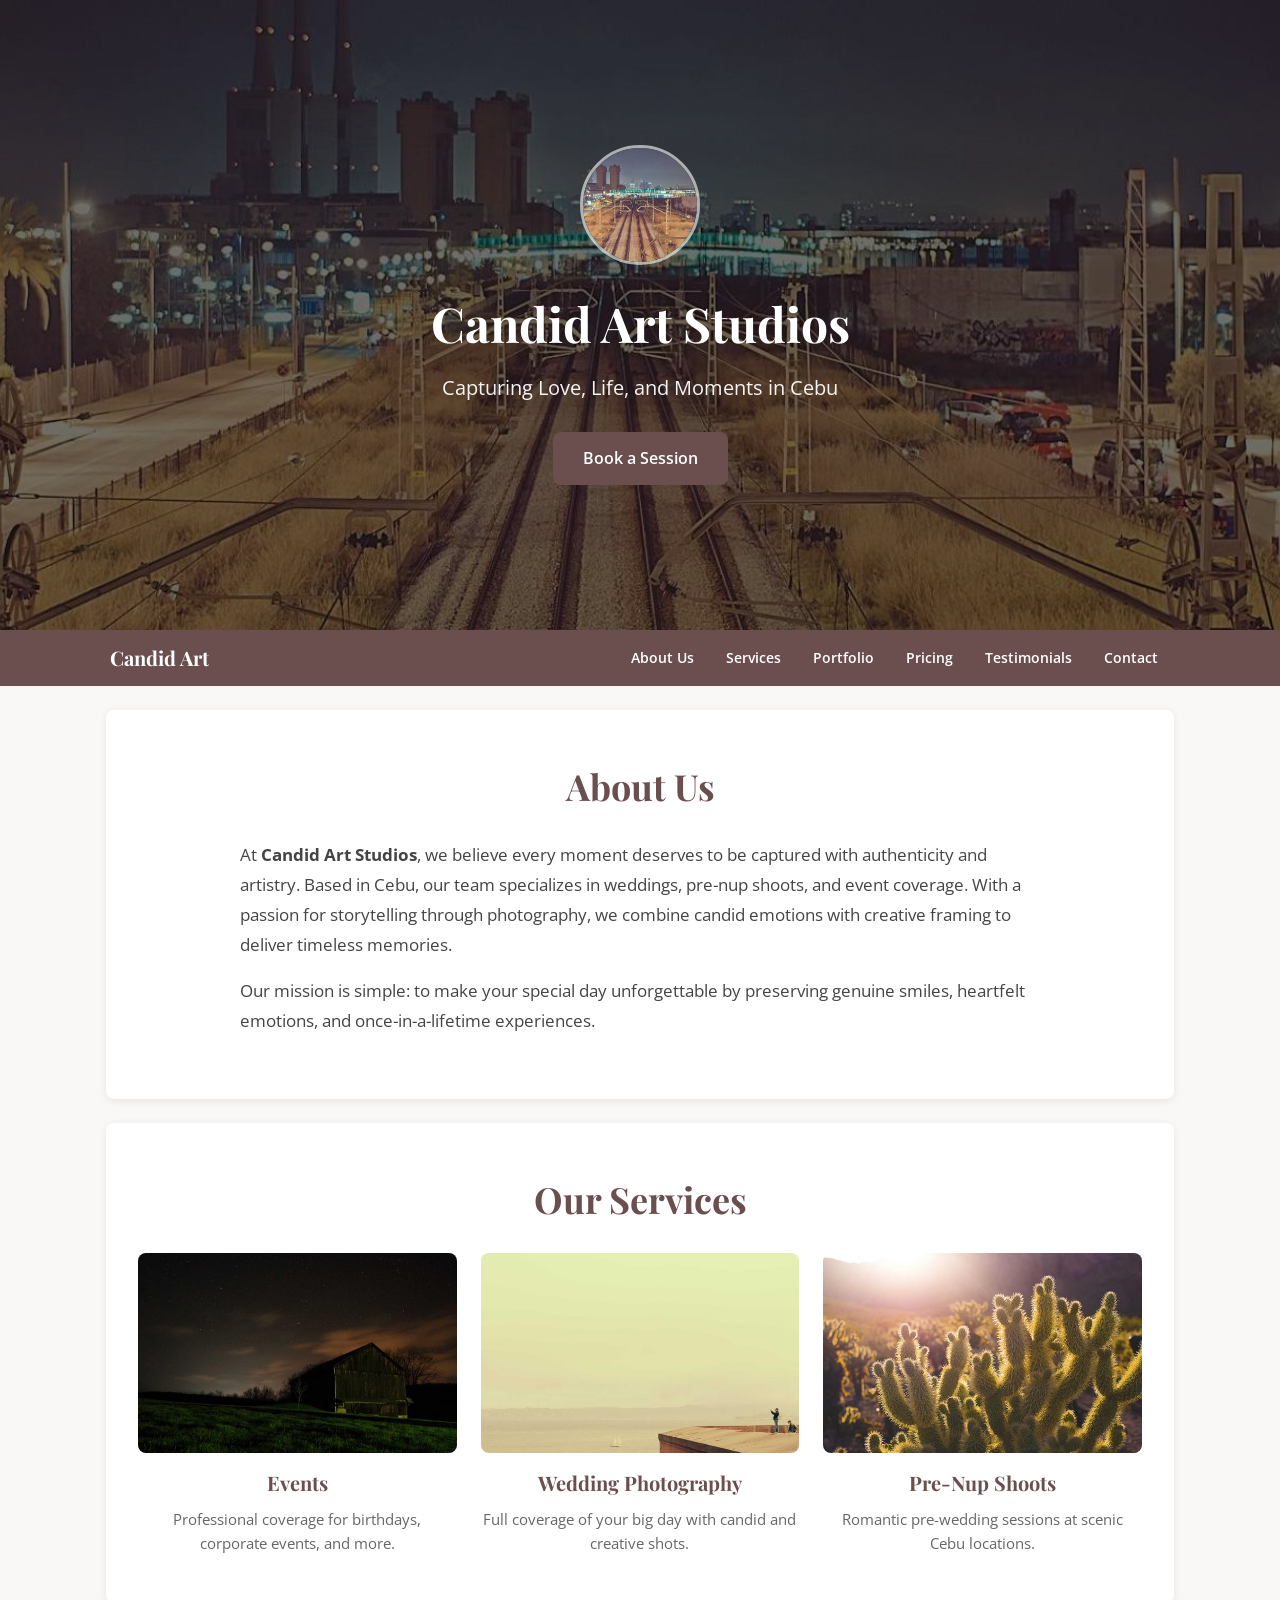
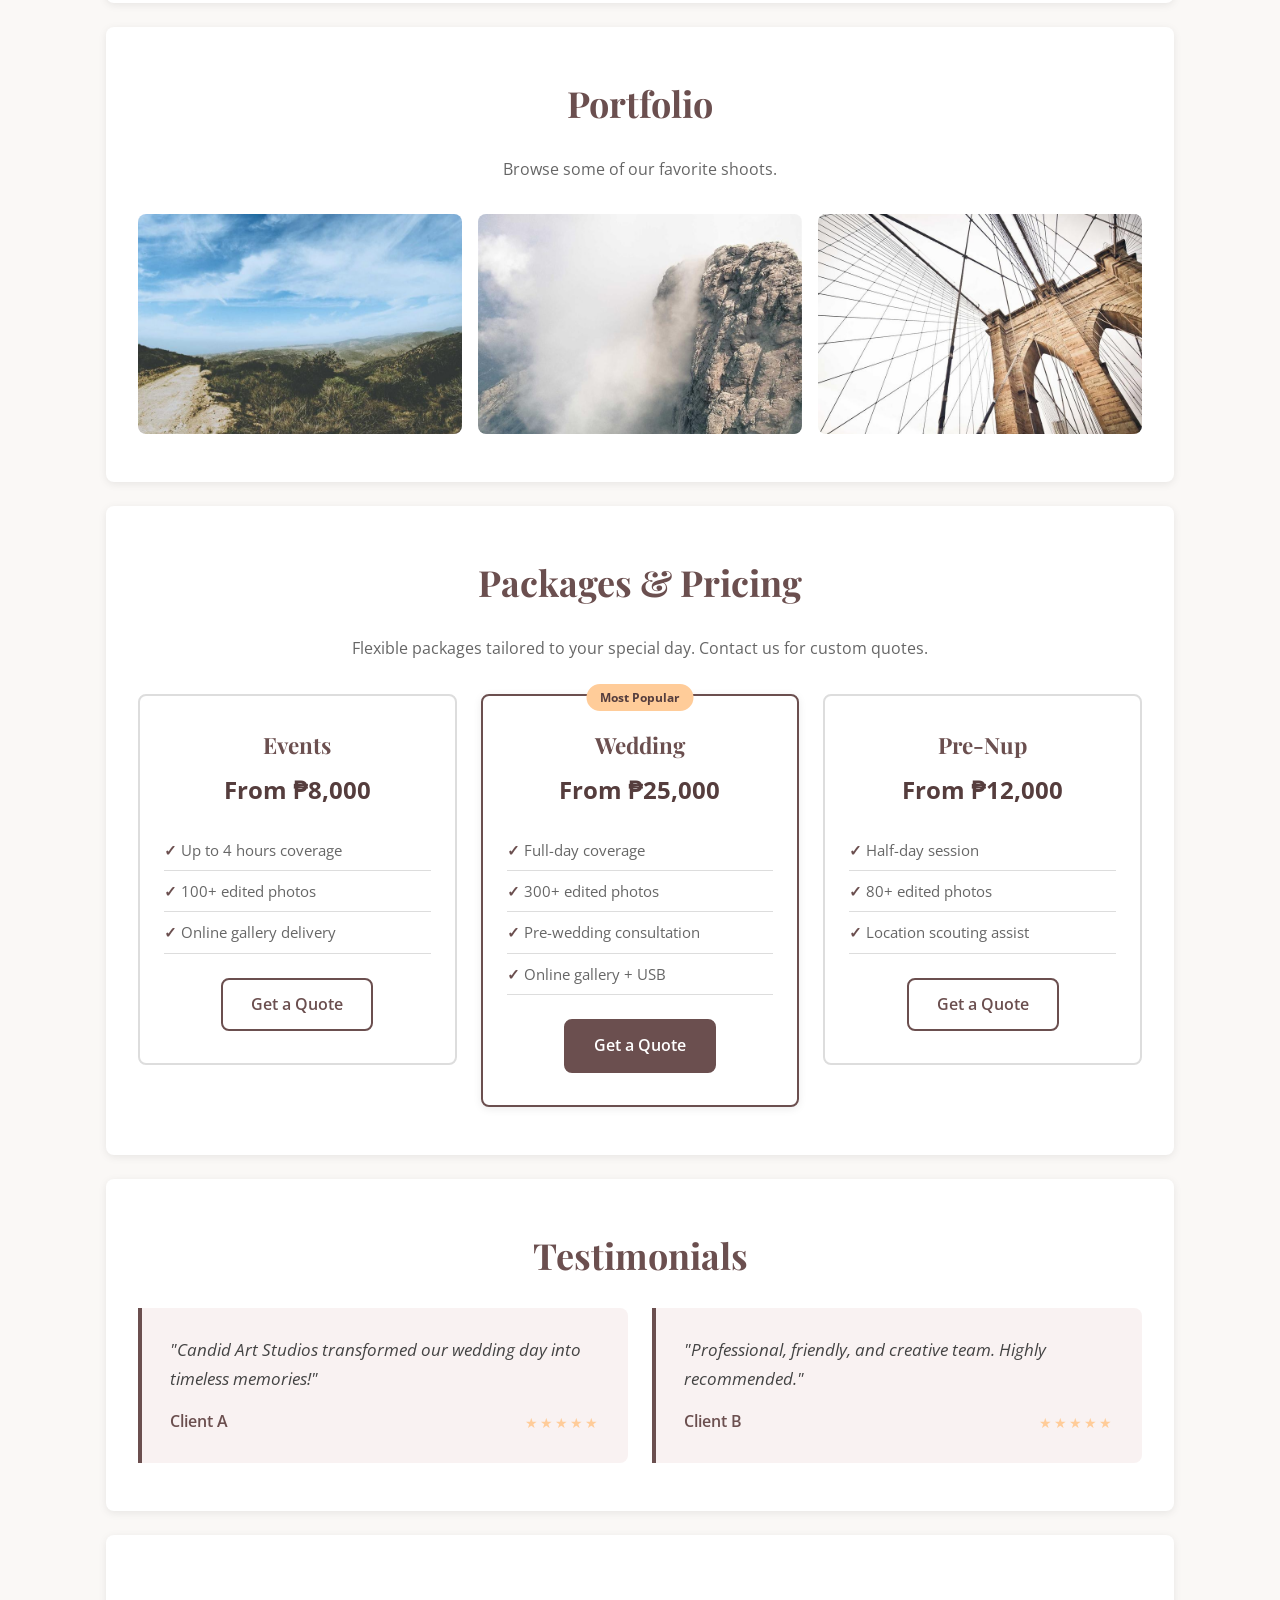
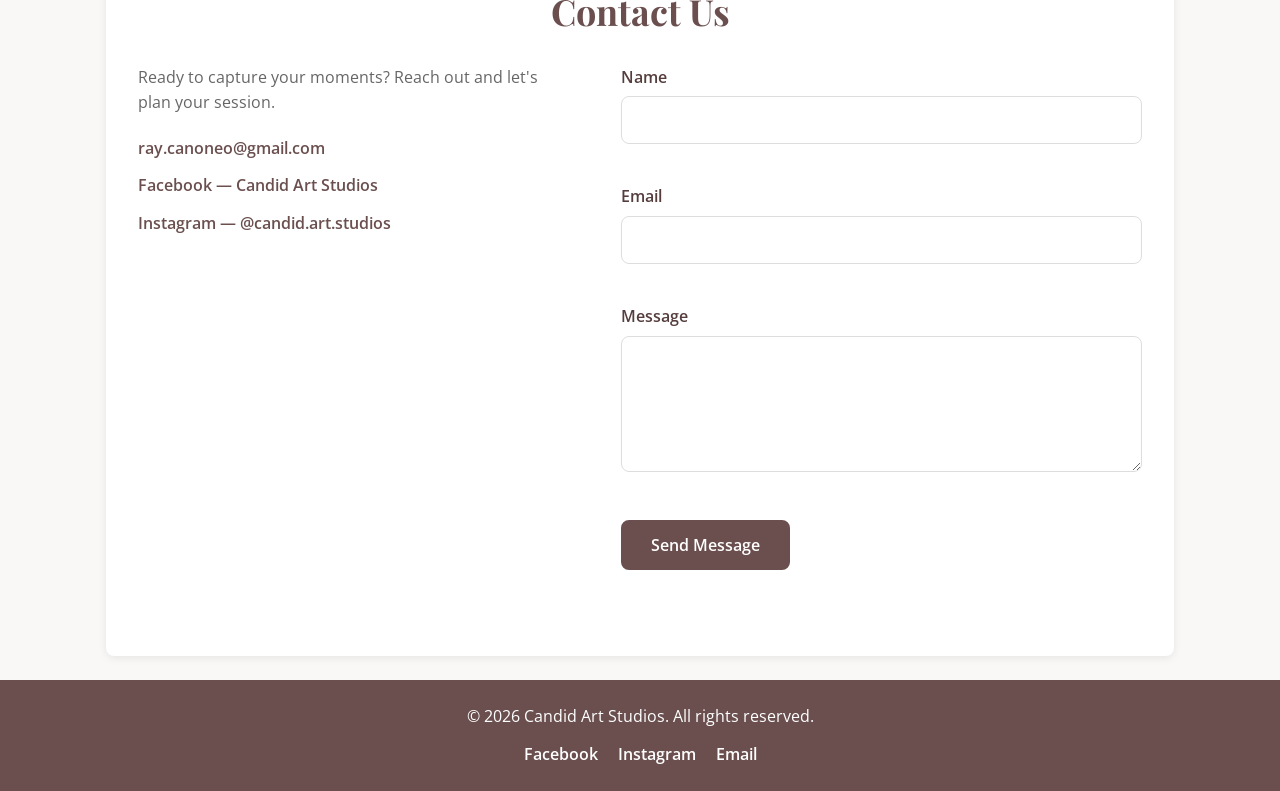
==== index.html @ b7ef0847 "Initial commit" ====
<!DOCTYPE html>
<html lang="en">
<head>
  <meta charset="UTF-8">
  <meta name="viewport" content="width=device-width, initial-scale=1">
  <meta name="description" content="Candid Art Studios — wedding, pre-nup, and event photography in Cebu. Capturing love, life, and moments with authenticity and artistry.">
  <meta property="og:title" content="Candid Art Studios">
  <meta property="og:description" content="Professional wedding, pre-nup, and event photography in Cebu, Philippines.">
  <meta property="og:type" content="website">
  <meta property="og:image" content="images/banner.jpg">
  <title>Candid Art Studios | Wedding & Event Photography in Cebu</title>
  <link rel="preconnect" href="https://fonts.googleapis.com">
  <link rel="preconnect" href="https://fonts.gstatic.com" crossorigin>
  <link href="https://fonts.googleapis.com/css2?family=Playfair+Display:wght@400;700&family=Open+Sans:wght@400;600&display=swap" rel="stylesheet">
  <link rel="stylesheet" href="style.css">
</head>
<body>

  <!-- Hero Section -->
  <header class="hero" id="home">
    <div class="hero-bg">
      <img src="images/banner.jpg" alt="" class="hero-bg-image" aria-hidden="true">
      <div class="hero-overlay"></div>
    </div>
    <div class="hero-content">
      <img src="images/banner.jpg" alt="Candid Art Studios" class="hero-logo">
      <h1>Candid Art Studios</h1>
      <p>Capturing Love, Life, and Moments in Cebu</p>
      <a href="#contact" class="btn btn-primary">Book a Session</a>
    </div>
  </header>

  <!-- Navigation -->
  <nav class="site-nav" id="site-nav" aria-label="Main navigation">
    <div class="nav-inner">
      <a href="#home" class="nav-brand">Candid Art</a>
      <button class="nav-toggle" id="nav-toggle" aria-label="Toggle menu" aria-expanded="false" aria-controls="nav-menu">
        <span class="nav-toggle-bar"></span>
        <span class="nav-toggle-bar"></span>
        <span class="nav-toggle-bar"></span>
      </button>
      <ul class="nav-menu" id="nav-menu">
        <li><a href="#about">About Us</a></li>
        <li><a href="#services">Services</a></li>
        <li><a href="#portfolio">Portfolio</a></li>
        <li><a href="#pricing">Pricing</a></li>
        <li><a href="#testimonials">Testimonials</a></li>
        <li><a href="#contact">Contact</a></li>
      </ul>
    </div>
  </nav>

  <main>

    <!-- About Us -->
    <section id="about" class="fade-in">
      <h2>About Us</h2>
      <p>
        At <strong>Candid Art Studios</strong>, we believe every moment deserves to be captured with authenticity and artistry.
        Based in Cebu, our team specializes in weddings, pre-nup shoots, and event coverage.
        With a passion for storytelling through photography, we combine candid emotions with creative framing to deliver timeless memories.
      </p>
      <p>
        Our mission is simple: to make your special day unforgettable by preserving genuine smiles, heartfelt emotions, and once-in-a-lifetime experiences.
      </p>
    </section>

    <!-- Services -->
    <section id="services" class="fade-in">
      <h2>Our Services</h2>
      <div class="services-grid">
        <article class="service">
          <img src="images/events.jpg" alt="Event coverage photography" loading="lazy">
          <h3>Events</h3>
          <p>Professional coverage for birthdays, corporate events, and more.</p>
        </article>
        <article class="service">
          <img src="images/wedding.jpg" alt="Wedding photography" loading="lazy">
          <h3>Wedding Photography</h3>
          <p>Full coverage of your big day with candid and creative shots.</p>
        </article>
        <article class="service">
          <img src="images/prenup.jpg" alt="Pre-nup photography session" loading="lazy">
          <h3>Pre-Nup Shoots</h3>
          <p>Romantic pre-wedding sessions at scenic Cebu locations.</p>
        </article>
      </div>
    </section>

    <!-- Portfolio -->
    <section id="portfolio" class="fade-in">
      <h2>Portfolio</h2>
      <p class="section-intro">Browse some of our favorite shoots.</p>
      <div class="gallery" id="gallery">
        <button class="gallery-item" type="button" data-index="0" aria-label="View sample shoot 1">
          <img src="images/port1.jpg" alt="Sample wedding shoot" loading="lazy">
        </button>
        <button class="gallery-item" type="button" data-index="1" aria-label="View sample shoot 2">
          <img src="images/port2.jpg" alt="Sample pre-nup shoot" loading="lazy">
        </button>
        <button class="gallery-item" type="button" data-index="2" aria-label="View sample shoot 3">
          <img src="images/port3.jpg" alt="Sample event shoot" loading="lazy">
        </button>
      </div>
    </section>

    <!-- Pricing -->
    <section id="pricing" class="fade-in">
      <h2>Packages & Pricing</h2>
      <p class="section-intro">Flexible packages tailored to your special day. Contact us for custom quotes.</p>
      <div class="pricing-grid">
        <article class="pricing-card">
          <h3>Events</h3>
          <p class="pricing-amount">From ₱8,000</p>
          <ul>
            <li>Up to 4 hours coverage</li>
            <li>100+ edited photos</li>
            <li>Online gallery delivery</li>
          </ul>
          <a href="#contact" class="btn btn-outline">Get a Quote</a>
        </article>
        <article class="pricing-card pricing-card--featured">
          <span class="pricing-badge">Most Popular</span>
          <h3>Wedding</h3>
          <p class="pricing-amount">From ₱25,000</p>
          <ul>
            <li>Full-day coverage</li>
            <li>300+ edited photos</li>
            <li>Pre-wedding consultation</li>
            <li>Online gallery + USB</li>
          </ul>
          <a href="#contact" class="btn btn-primary">Get a Quote</a>
        </article>
        <article class="pricing-card">
          <h3>Pre-Nup</h3>
          <p class="pricing-amount">From ₱12,000</p>
          <ul>
            <li>Half-day session</li>
            <li>80+ edited photos</li>
            <li>Location scouting assist</li>
          </ul>
          <a href="#contact" class="btn btn-outline">Get a Quote</a>
        </article>
      </div>
    </section>

    <!-- Testimonials -->
    <section id="testimonials" class="fade-in">
      <h2>Testimonials</h2>
      <div class="testimonials-grid">
        <blockquote class="testimonial">
          <p class="testimonial-quote">"Candid Art Studios transformed our wedding day into timeless memories!"</p>
          <footer>
            <cite>Client A</cite>
            <span class="stars" aria-label="5 out of 5 stars">★★★★★</span>
          </footer>
        </blockquote>
        <blockquote class="testimonial">
          <p class="testimonial-quote">"Professional, friendly, and creative team. Highly recommended."</p>
          <footer>
            <cite>Client B</cite>
            <span class="stars" aria-label="5 out of 5 stars">★★★★★</span>
          </footer>
        </blockquote>
      </div>
    </section>

    <!-- Contact -->
    <section id="contact" class="fade-in">
      <h2>Contact Us</h2>
      <div class="contact-layout">
        <div class="contact-info">
          <p>Ready to capture your moments? Reach out and let's plan your session.</p>
          <ul class="contact-links">
            <li>
              <a href="mailto:ray.canoneo@gmail.com">ray.canoneo@gmail.com</a>
            </li>
            <li>
              <a href="https://www.facebook.com/candidartstudios" target="_blank" rel="noopener noreferrer">Facebook — Candid Art Studios</a>
            </li>
            <li>
              <a href="https://www.instagram.com/candid.art.studios/" target="_blank" rel="noopener noreferrer">Instagram — @candid.art.studios</a>
            </li>
          </ul>
        </div>
        <form id="contact-form" class="contact-form" action="https://formspree.io/f/YOUR_FORM_ID" method="POST" novalidate>
          <div class="form-group">
            <label for="name">Name</label>
            <input type="text" id="name" name="name" required autocomplete="name">
            <span class="form-error" id="name-error" role="alert"></span>
          </div>
          <div class="form-group">
            <label for="email">Email</label>
            <input type="email" id="email" name="email" required autocomplete="email">
            <span class="form-error" id="email-error" role="alert"></span>
          </div>
          <div class="form-group">
            <label for="message">Message</label>
            <textarea id="message" name="message" required rows="5"></textarea>
            <span class="form-error" id="message-error" role="alert"></span>
          </div>
          <button type="submit" class="btn btn-primary" id="submit-btn">Send Message</button>
          <p class="form-status" id="form-status" role="status" aria-live="polite"></p>
        </form>
      </div>
    </section>

  </main>

  <footer class="site-footer">
    <div class="footer-inner">
      <p>&copy; 2026 Candid Art Studios. All rights reserved.</p>
      <ul class="footer-social">
        <li><a href="https://www.facebook.com/candidartstudios" target="_blank" rel="noopener noreferrer">Facebook</a></li>
        <li><a href="https://www.instagram.com/candid.art.studios/" target="_blank" rel="noopener noreferrer">Instagram</a></li>
        <li><a href="mailto:ray.canoneo@gmail.com">Email</a></li>
      </ul>
    </div>
  </footer>

  <!-- Lightbox -->
  <div class="lightbox" id="lightbox" role="dialog" aria-modal="true" aria-label="Portfolio image viewer" hidden>
    <button class="lightbox-close" id="lightbox-close" type="button" aria-label="Close gallery">&times;</button>
    <button class="lightbox-prev" id="lightbox-prev" type="button" aria-label="Previous image">&#8249;</button>
    <button class="lightbox-next" id="lightbox-next" type="button" aria-label="Next image">&#8250;</button>
    <img class="lightbox-image" id="lightbox-image" src="" alt="">
  </div>

  <script src="script.js"></script>
</body>
</html>
---- style.css ----
/* ========================================
   Candid Art Studios — Main Stylesheet
   ======================================== */

:root {
  --color-primary: #6b4f4f;
  --color-primary-dark: #553d3d;
  --color-primary-light: #8c5f5f;
  --color-accent: #ffcc99;
  --color-bg: #faf8f6;
  --color-surface: #fff;
  --color-text: #444;
  --color-text-muted: #666;
  --color-border: #ddd;
  --color-testimonial-bg: #f9f2f2;
  --font-heading: 'Playfair Display', Georgia, serif;
  --font-body: 'Open Sans', Arial, sans-serif;
  --shadow-sm: 0 2px 8px rgba(0, 0, 0, 0.08);
  --shadow-md: 0 4px 16px rgba(0, 0, 0, 0.12);
  --shadow-nav: 0 2px 12px rgba(0, 0, 0, 0.15);
  --radius: 8px;
  --nav-height: 56px;
  --transition: 0.3s ease;
  --max-width: 1100px;
}

*,
*::before,
*::after {
  margin: 0;
  padding: 0;
  box-sizing: border-box;
}

html {
  scroll-behavior: smooth;
  scroll-padding-top: var(--nav-height);
}

body {
  font-family: var(--font-body);
  color: var(--color-text);
  background: var(--color-bg);
  line-height: 1.6;
}

img {
  max-width: 100%;
  height: auto;
  display: block;
}

a {
  color: var(--color-primary);
}

a:focus-visible,
button:focus-visible,
input:focus-visible,
textarea:focus-visible {
  outline: 2px solid var(--color-accent);
  outline-offset: 2px;
}

/* ---- Buttons ---- */

.btn {
  display: inline-block;
  padding: 12px 28px;
  border-radius: var(--radius);
  font-family: var(--font-body);
  font-weight: 600;
  font-size: 1rem;
  text-decoration: none;
  cursor: pointer;
  border: 2px solid transparent;
  transition: background var(--transition), color var(--transition), border-color var(--transition), transform var(--transition);
}

.btn-primary {
  background: var(--color-primary);
  color: #fff;
  border-color: var(--color-primary);
}

.btn-primary:hover {
  background: var(--color-primary-light);
  border-color: var(--color-primary-light);
}

.btn-outline {
  background: transparent;
  color: var(--color-primary);
  border-color: var(--color-primary);
}

.btn-outline:hover {
  background: var(--color-primary);
  color: #fff;
}

/* ---- Hero ---- */

.hero {
  position: relative;
  min-height: 70vh;
  display: flex;
  align-items: center;
  justify-content: center;
  text-align: center;
  color: #fff;
  overflow: hidden;
}

.hero-bg {
  position: absolute;
  inset: 0;
  z-index: 0;
}

.hero-bg-image {
  width: 100%;
  height: 100%;
  object-fit: cover;
}

.hero-overlay {
  position: absolute;
  inset: 0;
  background: rgba(0, 0, 0, 0.55);
}

.hero-content {
  position: relative;
  z-index: 1;
  padding: 40px 20px;
  max-width: 700px;
}

.hero-logo {
  width: 120px;
  height: 120px;
  object-fit: cover;
  border-radius: 50%;
  margin: 0 auto 20px;
  border: 3px solid rgba(255, 255, 255, 0.6);
}

.hero h1 {
  font-family: var(--font-heading);
  font-size: clamp(2rem, 5vw, 3rem);
  margin-bottom: 10px;
}

.hero p {
  font-size: clamp(1rem, 2.5vw, 1.25rem);
  margin-bottom: 28px;
  opacity: 0.95;
}

/* ---- Navigation ---- */

.site-nav {
  position: sticky;
  top: 0;
  z-index: 100;
  background: var(--color-primary);
  transition: box-shadow var(--transition);
}

.site-nav.scrolled {
  box-shadow: var(--shadow-nav);
}

.nav-inner {
  display: flex;
  align-items: center;
  justify-content: space-between;
  max-width: var(--max-width);
  margin: 0 auto;
  padding: 0 20px;
  min-height: var(--nav-height);
}

.nav-brand {
  color: #fff;
  font-family: var(--font-heading);
  font-size: 1.25rem;
  font-weight: 700;
  text-decoration: none;
}

.nav-menu {
  list-style: none;
  display: flex;
  gap: 8px;
}

.nav-menu a {
  display: block;
  color: #fff;
  text-decoration: none;
  font-weight: 600;
  font-size: 0.9rem;
  padding: 8px 12px;
  border-radius: 4px;
  transition: color var(--transition), background var(--transition);
}

.nav-menu a:hover,
.nav-menu a.active {
  color: var(--color-accent);
}

.nav-toggle {
  display: none;
  flex-direction: column;
  justify-content: center;
  gap: 5px;
  background: none;
  border: none;
  cursor: pointer;
  padding: 8px;
}

.nav-toggle-bar {
  display: block;
  width: 24px;
  height: 2px;
  background: #fff;
  transition: transform var(--transition), opacity var(--transition);
}

.nav-toggle[aria-expanded="true"] .nav-toggle-bar:nth-child(1) {
  transform: translateY(7px) rotate(45deg);
}

.nav-toggle[aria-expanded="true"] .nav-toggle-bar:nth-child(2) {
  opacity: 0;
}

.nav-toggle[aria-expanded="true"] .nav-toggle-bar:nth-child(3) {
  transform: translateY(-7px) rotate(-45deg);
}

@media (max-width: 768px) {
  .nav-toggle {
    display: flex;
  }

  .nav-menu {
    position: fixed;
    top: var(--nav-height);
    left: 0;
    right: 0;
    flex-direction: column;
    background: var(--color-primary-dark);
    padding: 16px 0;
    gap: 0;
    transform: translateY(-120%);
    opacity: 0;
    visibility: hidden;
    transition: transform var(--transition), opacity var(--transition), visibility var(--transition);
  }

  .nav-menu.open {
    transform: translateY(0);
    opacity: 1;
    visibility: visible;
  }

  .nav-menu a {
    padding: 14px 24px;
    font-size: 1rem;
  }
}

body.nav-open {
  overflow: hidden;
}

/* ---- Sections ---- */

main {
  max-width: var(--max-width);
  margin: 0 auto;
  padding: 0 16px;
}

section {
  padding: 48px 32px;
  margin: 24px 0;
  background: var(--color-surface);
  border-radius: var(--radius);
  box-shadow: var(--shadow-sm);
}

section h2 {
  font-family: var(--font-heading);
  font-size: clamp(1.75rem, 4vw, 2.25rem);
  color: var(--color-primary);
  text-align: center;
  margin-bottom: 24px;
}

.section-intro {
  text-align: center;
  color: var(--color-text-muted);
  margin-bottom: 32px;
  max-width: 600px;
  margin-left: auto;
  margin-right: auto;
}

#about p {
  max-width: 800px;
  margin: 15px auto;
  font-size: 1.05rem;
  line-height: 1.8;
}

/* ---- Services Grid ---- */

.services-grid {
  display: grid;
  grid-template-columns: 1fr;
  gap: 24px;
}

@media (min-width: 600px) {
  .services-grid {
    grid-template-columns: repeat(2, 1fr);
  }
}

@media (min-width: 900px) {
  .services-grid {
    grid-template-columns: repeat(3, 1fr);
  }
}

.service {
  text-align: center;
}

.service img {
  width: 100%;
  height: 200px;
  object-fit: cover;
  border-radius: var(--radius);
  transition: transform var(--transition), box-shadow var(--transition);
}

.service img:hover {
  transform: scale(1.03);
  box-shadow: var(--shadow-md);
}

.service h3 {
  font-family: var(--font-heading);
  font-size: 1.25rem;
  color: var(--color-primary);
  margin-top: 14px;
  margin-bottom: 8px;
}

.service p {
  font-size: 0.95rem;
  color: var(--color-text-muted);
}

/* ---- Gallery ---- */

.gallery {
  display: grid;
  grid-template-columns: 1fr;
  gap: 16px;
}

@media (min-width: 600px) {
  .gallery {
    grid-template-columns: repeat(2, 1fr);
  }
}

@media (min-width: 900px) {
  .gallery {
    grid-template-columns: repeat(3, 1fr);
  }
}

.gallery-item {
  padding: 0;
  border: none;
  background: none;
  cursor: pointer;
  border-radius: var(--radius);
  overflow: hidden;
  transition: transform var(--transition), box-shadow var(--transition);
}

.gallery-item:hover {
  transform: scale(1.03);
  box-shadow: var(--shadow-md);
}

.gallery-item img {
  width: 100%;
  height: 220px;
  object-fit: cover;
}

/* ---- Pricing ---- */

.pricing-grid {
  display: grid;
  grid-template-columns: 1fr;
  gap: 24px;
  align-items: start;
}

@media (min-width: 768px) {
  .pricing-grid {
    grid-template-columns: repeat(3, 1fr);
  }
}

.pricing-card {
  position: relative;
  text-align: center;
  padding: 32px 24px;
  border: 2px solid var(--color-border);
  border-radius: var(--radius);
  transition: box-shadow var(--transition), border-color var(--transition);
}

.pricing-card:hover {
  box-shadow: var(--shadow-md);
}

.pricing-card--featured {
  border-color: var(--color-primary);
  box-shadow: var(--shadow-sm);
}

.pricing-badge {
  position: absolute;
  top: -12px;
  left: 50%;
  transform: translateX(-50%);
  background: var(--color-accent);
  color: var(--color-primary-dark);
  font-size: 0.75rem;
  font-weight: 700;
  padding: 4px 14px;
  border-radius: 20px;
  white-space: nowrap;
}

.pricing-card h3 {
  font-family: var(--font-heading);
  font-size: 1.4rem;
  color: var(--color-primary);
  margin-bottom: 8px;
}

.pricing-amount {
  font-size: 1.5rem;
  font-weight: 700;
  color: var(--color-primary-dark);
  margin-bottom: 20px;
}

.pricing-card ul {
  list-style: none;
  margin-bottom: 24px;
  text-align: left;
}

.pricing-card li {
  padding: 8px 0;
  border-bottom: 1px solid var(--color-border);
  font-size: 0.95rem;
  color: var(--color-text-muted);
}

.pricing-card li::before {
  content: "✓ ";
  color: var(--color-primary);
  font-weight: 700;
}

/* ---- Testimonials ---- */

.testimonials-grid {
  display: grid;
  grid-template-columns: 1fr;
  gap: 24px;
}

@media (min-width: 768px) {
  .testimonials-grid {
    grid-template-columns: repeat(2, 1fr);
  }
}

.testimonial {
  padding: 28px;
  background: var(--color-testimonial-bg);
  border-left: 4px solid var(--color-primary);
  border-radius: 0 var(--radius) var(--radius) 0;
  font-style: italic;
}

.testimonial-quote {
  font-size: 1.05rem;
  line-height: 1.7;
  margin-bottom: 16px;
}

.testimonial footer {
  display: flex;
  align-items: center;
  justify-content: space-between;
  font-style: normal;
}

.testimonial cite {
  font-weight: 600;
  color: var(--color-primary);
  font-style: normal;
}

.stars {
  color: var(--color-accent);
  font-size: 0.9rem;
  letter-spacing: 2px;
}

/* ---- Contact ---- */

.contact-layout {
  display: grid;
  grid-template-columns: 1fr;
  gap: 32px;
}

@media (min-width: 768px) {
  .contact-layout {
    grid-template-columns: 1fr 1.2fr;
    gap: 48px;
  }
}

.contact-info p {
  margin-bottom: 20px;
  color: var(--color-text-muted);
}

.contact-links {
  list-style: none;
}

.contact-links li {
  margin-bottom: 12px;
}

.contact-links a {
  text-decoration: none;
  font-weight: 600;
  transition: color var(--transition);
}

.contact-links a:hover {
  color: var(--color-primary-light);
}

.form-group {
  margin-bottom: 20px;
}

.form-group label {
  display: block;
  font-weight: 600;
  margin-bottom: 6px;
  color: var(--color-primary-dark);
}

.form-group input,
.form-group textarea {
  width: 100%;
  padding: 12px;
  border: 1px solid var(--color-border);
  border-radius: var(--radius);
  font-family: var(--font-body);
  font-size: 1rem;
  transition: border-color var(--transition);
}

.form-group input:focus,
.form-group textarea:focus {
  border-color: var(--color-primary);
  outline: none;
}

.form-group input.error,
.form-group textarea.error {
  border-color: #c0392b;
}

.form-error {
  display: block;
  color: #c0392b;
  font-size: 0.85rem;
  margin-top: 4px;
  min-height: 1.2em;
}

.form-status {
  margin-top: 16px;
  font-weight: 600;
  min-height: 1.4em;
}

.form-status.success {
  color: #27ae60;
}

.form-status.error {
  color: #c0392b;
}

.contact-form .btn {
  width: 100%;
}

@media (min-width: 768px) {
  .contact-form .btn {
    width: auto;
  }
}

/* ---- Footer ---- */

.site-footer {
  background: var(--color-primary);
  color: #fff;
  padding: 24px 20px;
  margin-top: 24px;
}

.footer-inner {
  max-width: var(--max-width);
  margin: 0 auto;
  display: flex;
  flex-direction: column;
  align-items: center;
  gap: 12px;
  text-align: center;
}

.footer-social {
  list-style: none;
  display: flex;
  gap: 20px;
}

.footer-social a {
  color: #fff;
  text-decoration: none;
  font-weight: 600;
  transition: color var(--transition);
}

.footer-social a:hover {
  color: var(--color-accent);
}

/* ---- Lightbox ---- */

.lightbox {
  position: fixed;
  inset: 0;
  z-index: 200;
  background: rgba(0, 0, 0, 0.92);
  display: flex;
  align-items: center;
  justify-content: center;
}

.lightbox[hidden] {
  display: none;
}

.lightbox-image {
  max-width: 90vw;
  max-height: 85vh;
  object-fit: contain;
  border-radius: 4px;
}

.lightbox-close,
.lightbox-prev,
.lightbox-next {
  position: absolute;
  background: none;
  border: none;
  color: #fff;
  font-size: 2.5rem;
  cursor: pointer;
  padding: 8px 16px;
  line-height: 1;
  transition: color var(--transition);
}

.lightbox-close:hover,
.lightbox-prev:hover,
.lightbox-next:hover {
  color: var(--color-accent);
}

.lightbox-close {
  top: 16px;
  right: 16px;
  font-size: 2rem;
}

.lightbox-prev {
  left: 16px;
  top: 50%;
  transform: translateY(-50%);
}

.lightbox-next {
  right: 16px;
  top: 50%;
  transform: translateY(-50%);
}

/* ---- Scroll Animations ---- */

.fade-in {
  opacity: 0;
  transform: translateY(24px);
  transition: opacity 0.6s ease, transform 0.6s ease;
}

.fade-in.visible {
  opacity: 1;
  transform: translateY(0);
}

@media (prefers-reduced-motion: reduce) {
  html {
    scroll-behavior: auto;
  }

  .fade-in {
    opacity: 1;
    transform: none;
    transition: none;
  }

  *,
  *::before,
  *::after {
    transition-duration: 0.01ms !important;
    animation-duration: 0.01ms !important;
  }
}
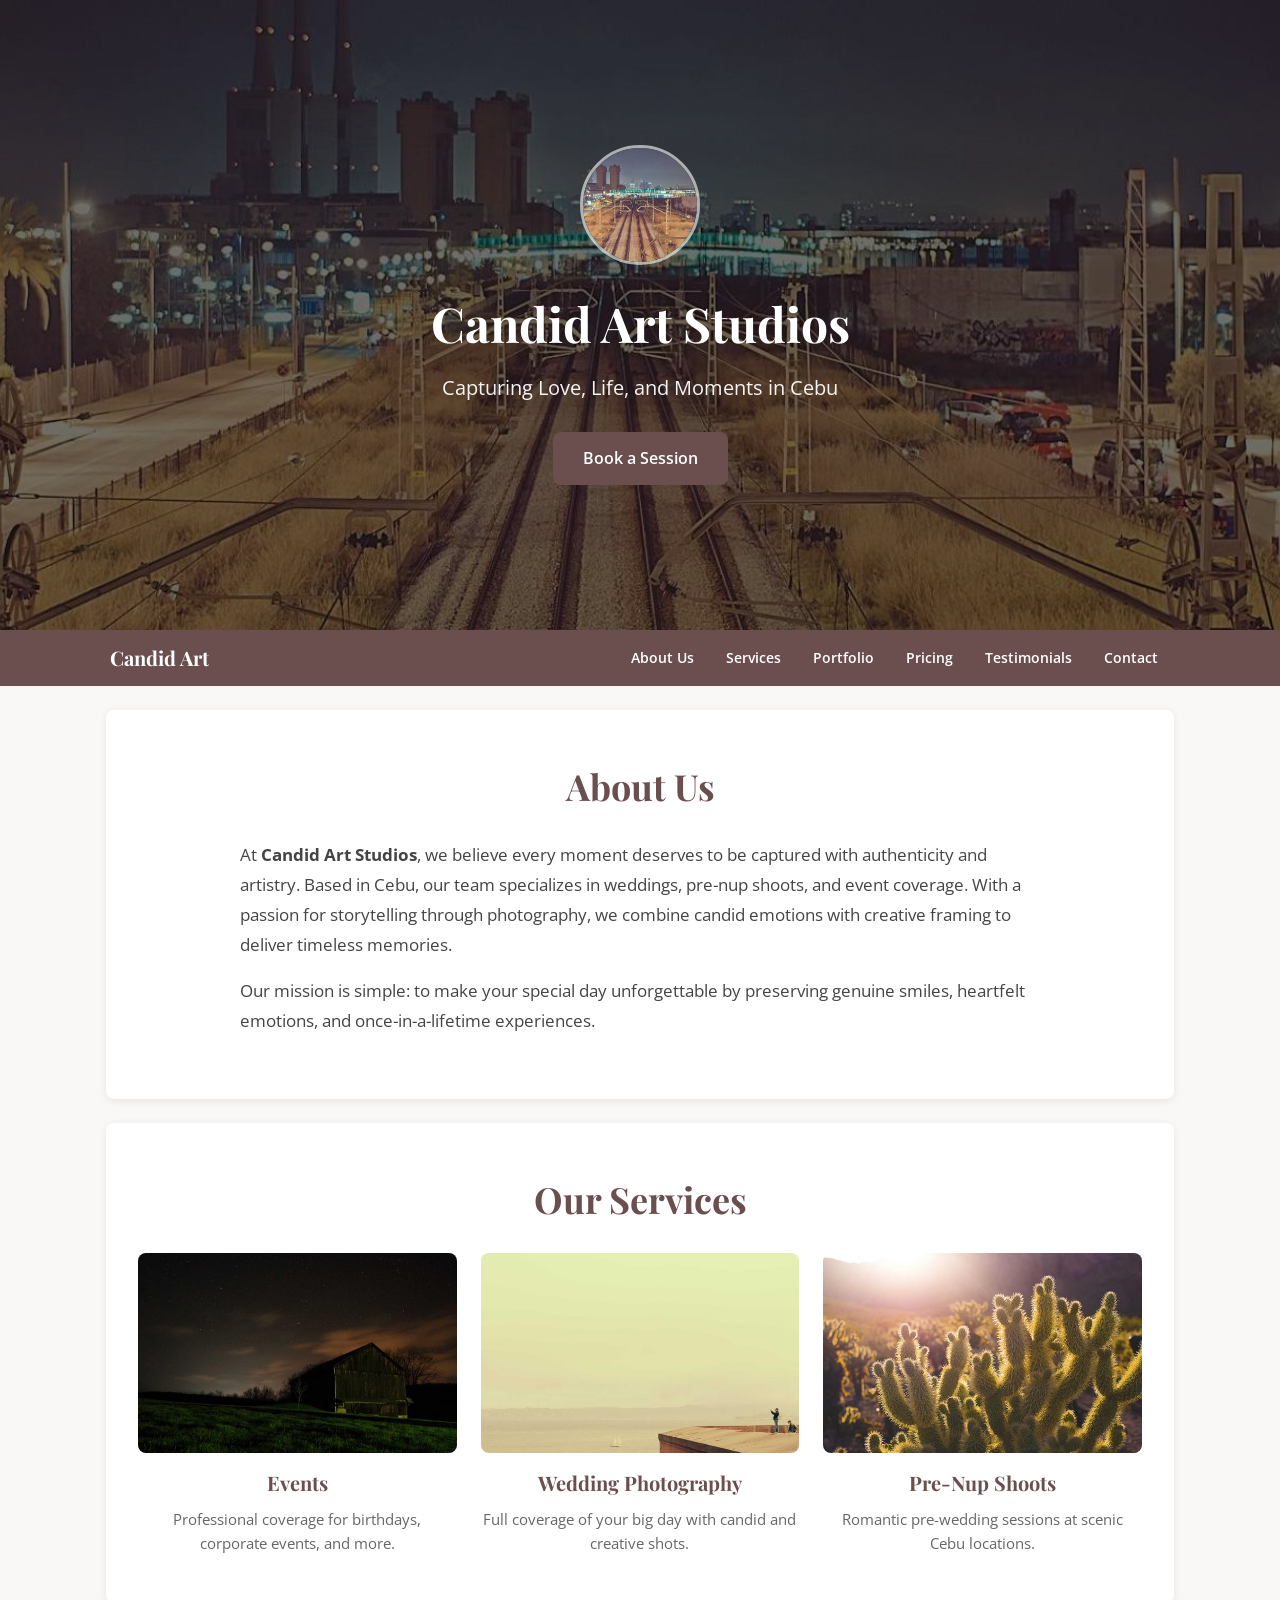
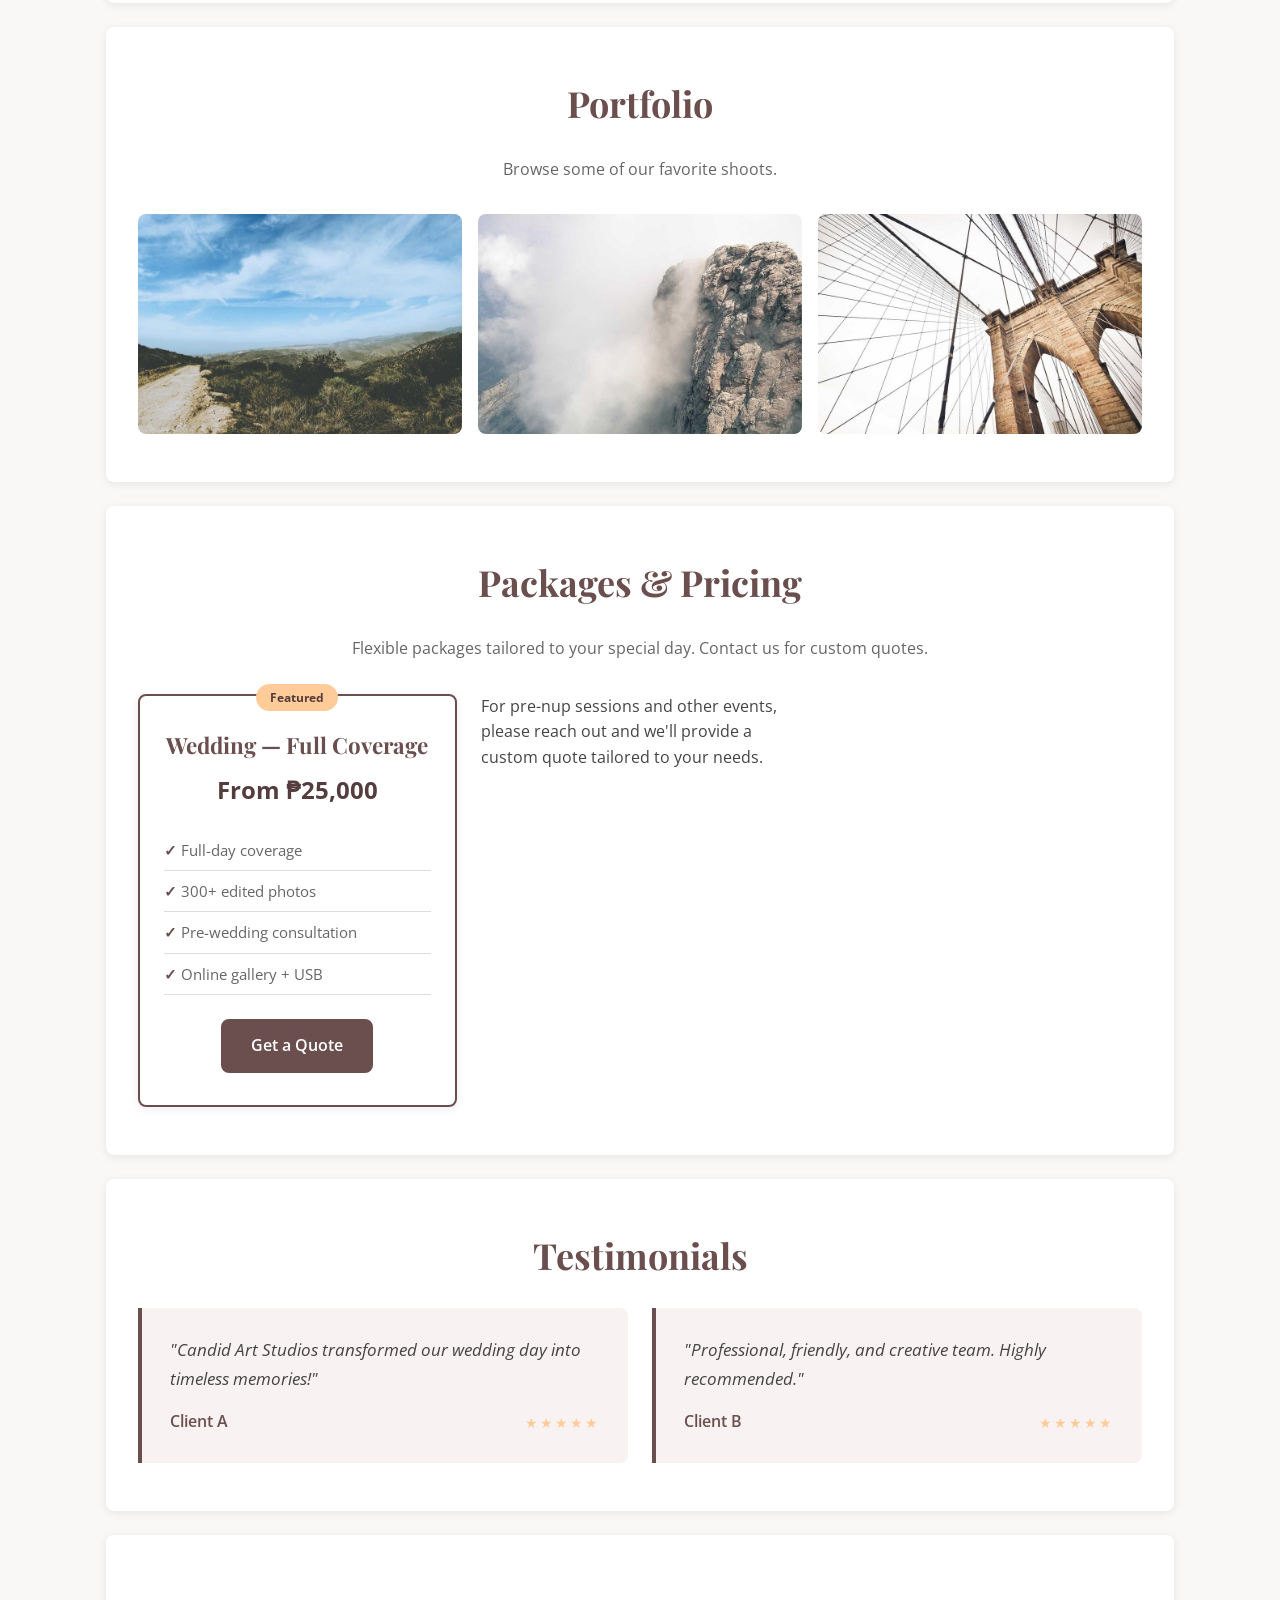
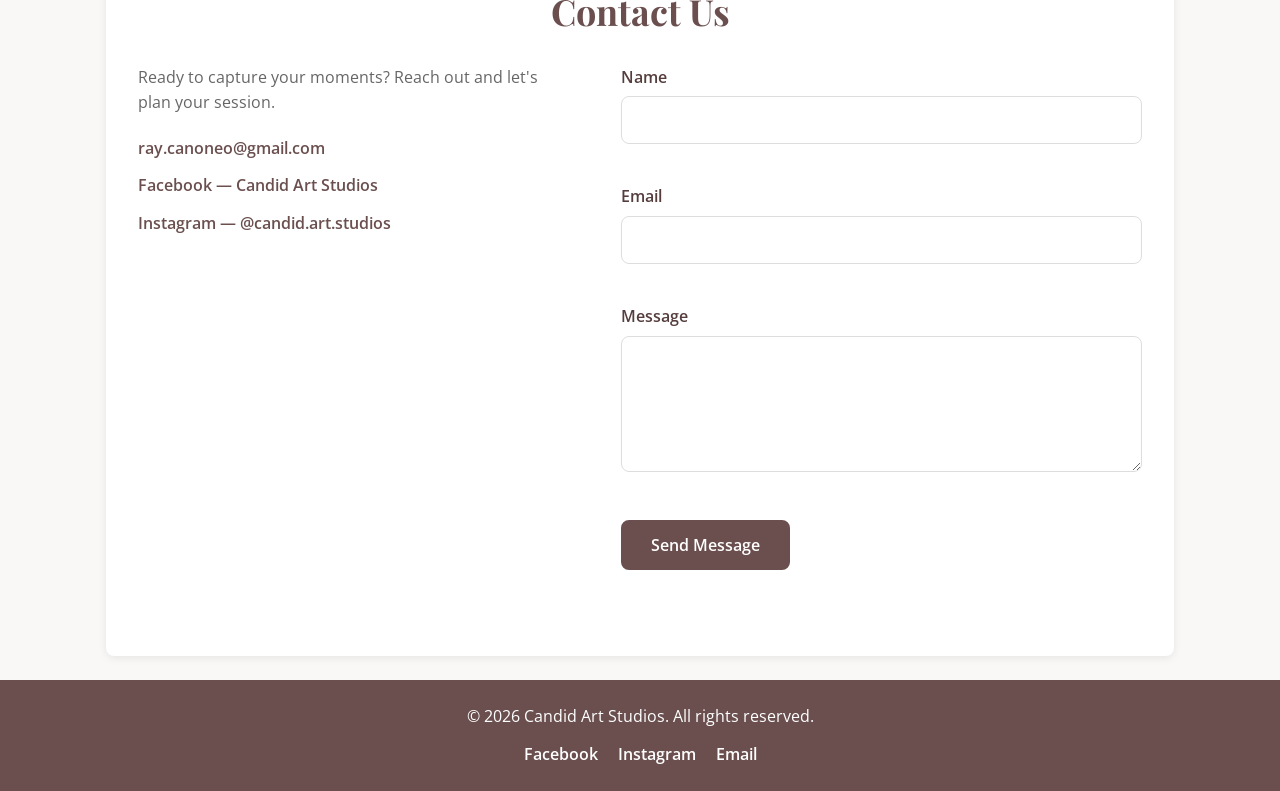
==== commit 333d9177: "Update pricing section: show Wedding full coverage only and request contact for other services" ====
--- a/index.html
+++ b/index.html
@@ -109,19 +109,9 @@
       <h2>Packages & Pricing</h2>
       <p class="section-intro">Flexible packages tailored to your special day. Contact us for custom quotes.</p>
       <div class="pricing-grid">
-        <article class="pricing-card">
-          <h3>Events</h3>
-          <p class="pricing-amount">From ₱8,000</p>
-          <ul>
-            <li>Up to 4 hours coverage</li>
-            <li>100+ edited photos</li>
-            <li>Online gallery delivery</li>
-          </ul>
-          <a href="#contact" class="btn btn-outline">Get a Quote</a>
-        </article>
         <article class="pricing-card pricing-card--featured">
-          <span class="pricing-badge">Most Popular</span>
-          <h3>Wedding</h3>
+          <span class="pricing-badge">Featured</span>
+          <h3>Wedding — Full Coverage</h3>
           <p class="pricing-amount">From ₱25,000</p>
           <ul>
             <li>Full-day coverage</li>
@@ -131,16 +121,9 @@
           </ul>
           <a href="#contact" class="btn btn-primary">Get a Quote</a>
         </article>
-        <article class="pricing-card">
-          <h3>Pre-Nup</h3>
-          <p class="pricing-amount">From ₱12,000</p>
-          <ul>
-            <li>Half-day session</li>
-            <li>80+ edited photos</li>
-            <li>Location scouting assist</li>
-          </ul>
-          <a href="#contact" class="btn btn-outline">Get a Quote</a>
-        </article>
+        <div class="pricing-note">
+          <p>For pre-nup sessions and other events, please reach out and we'll provide a custom quote tailored to your needs.</p>
+        </div>
       </div>
     </section>
 
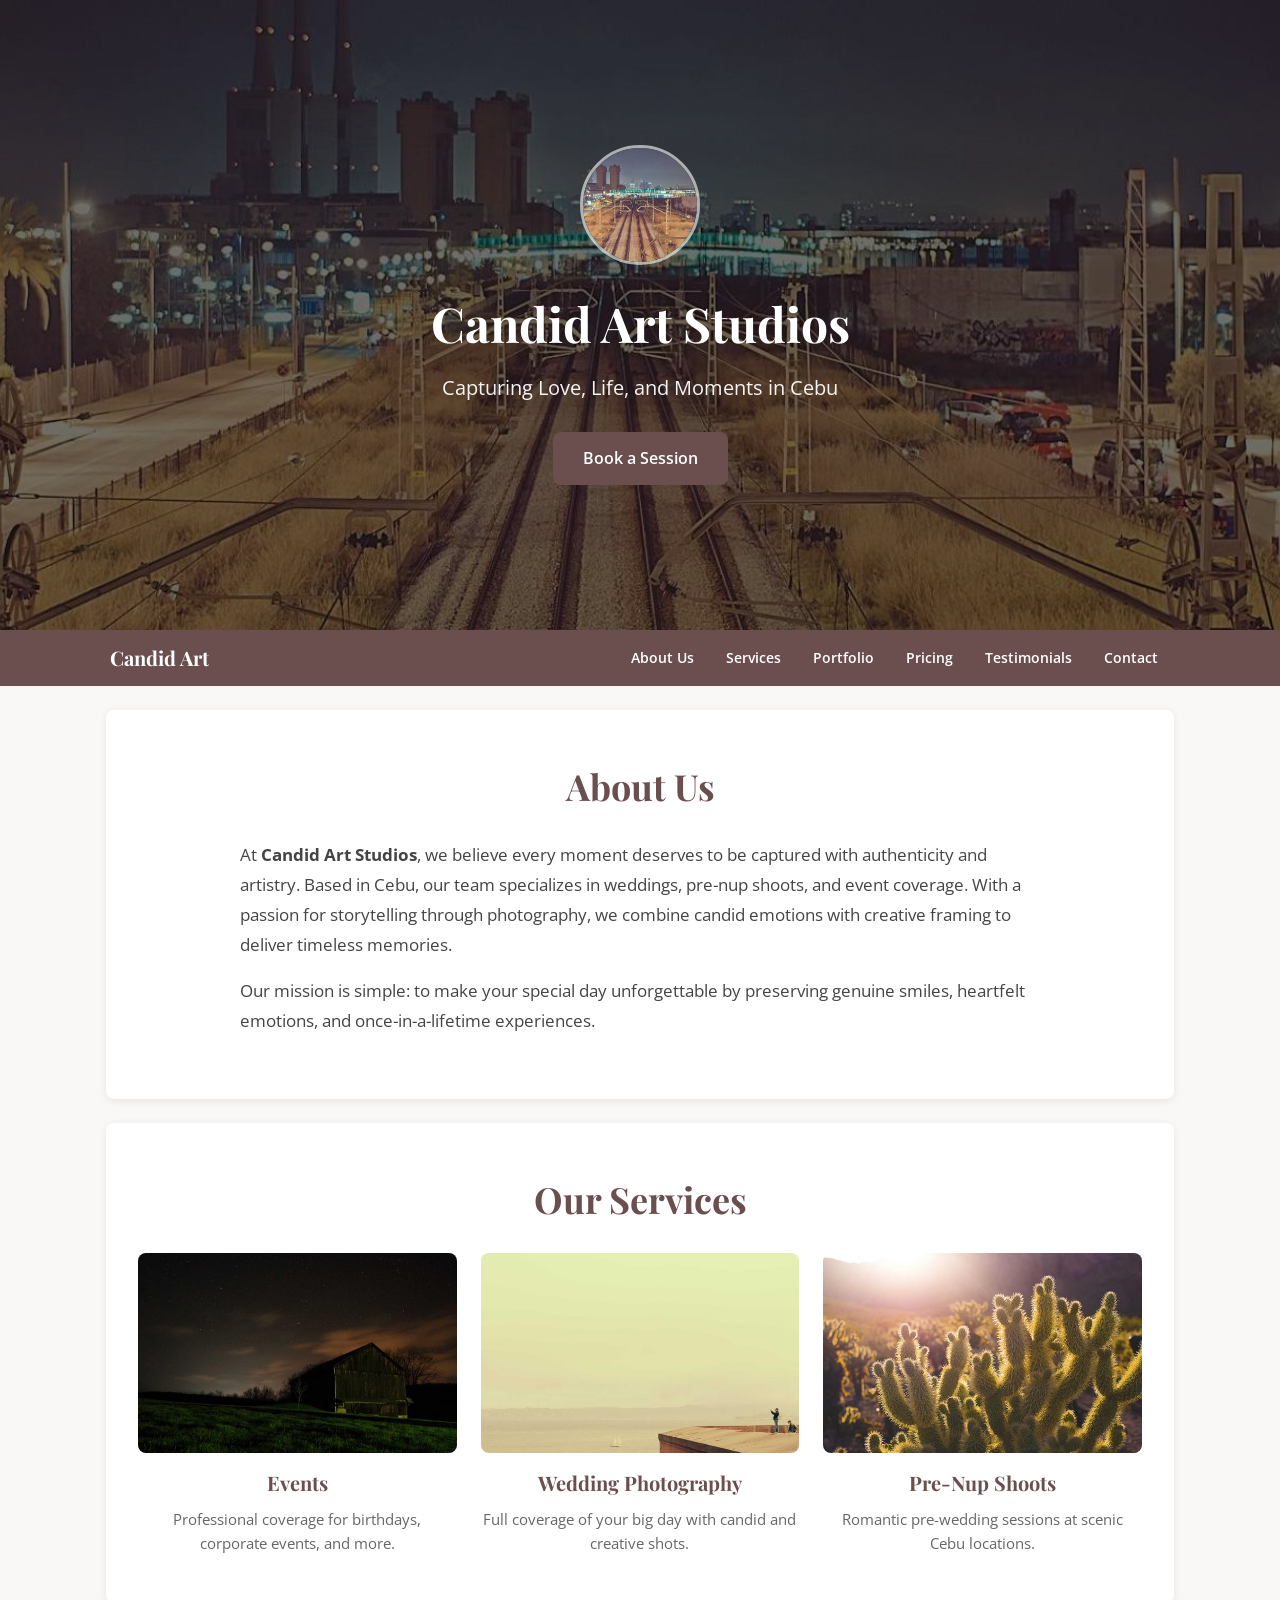
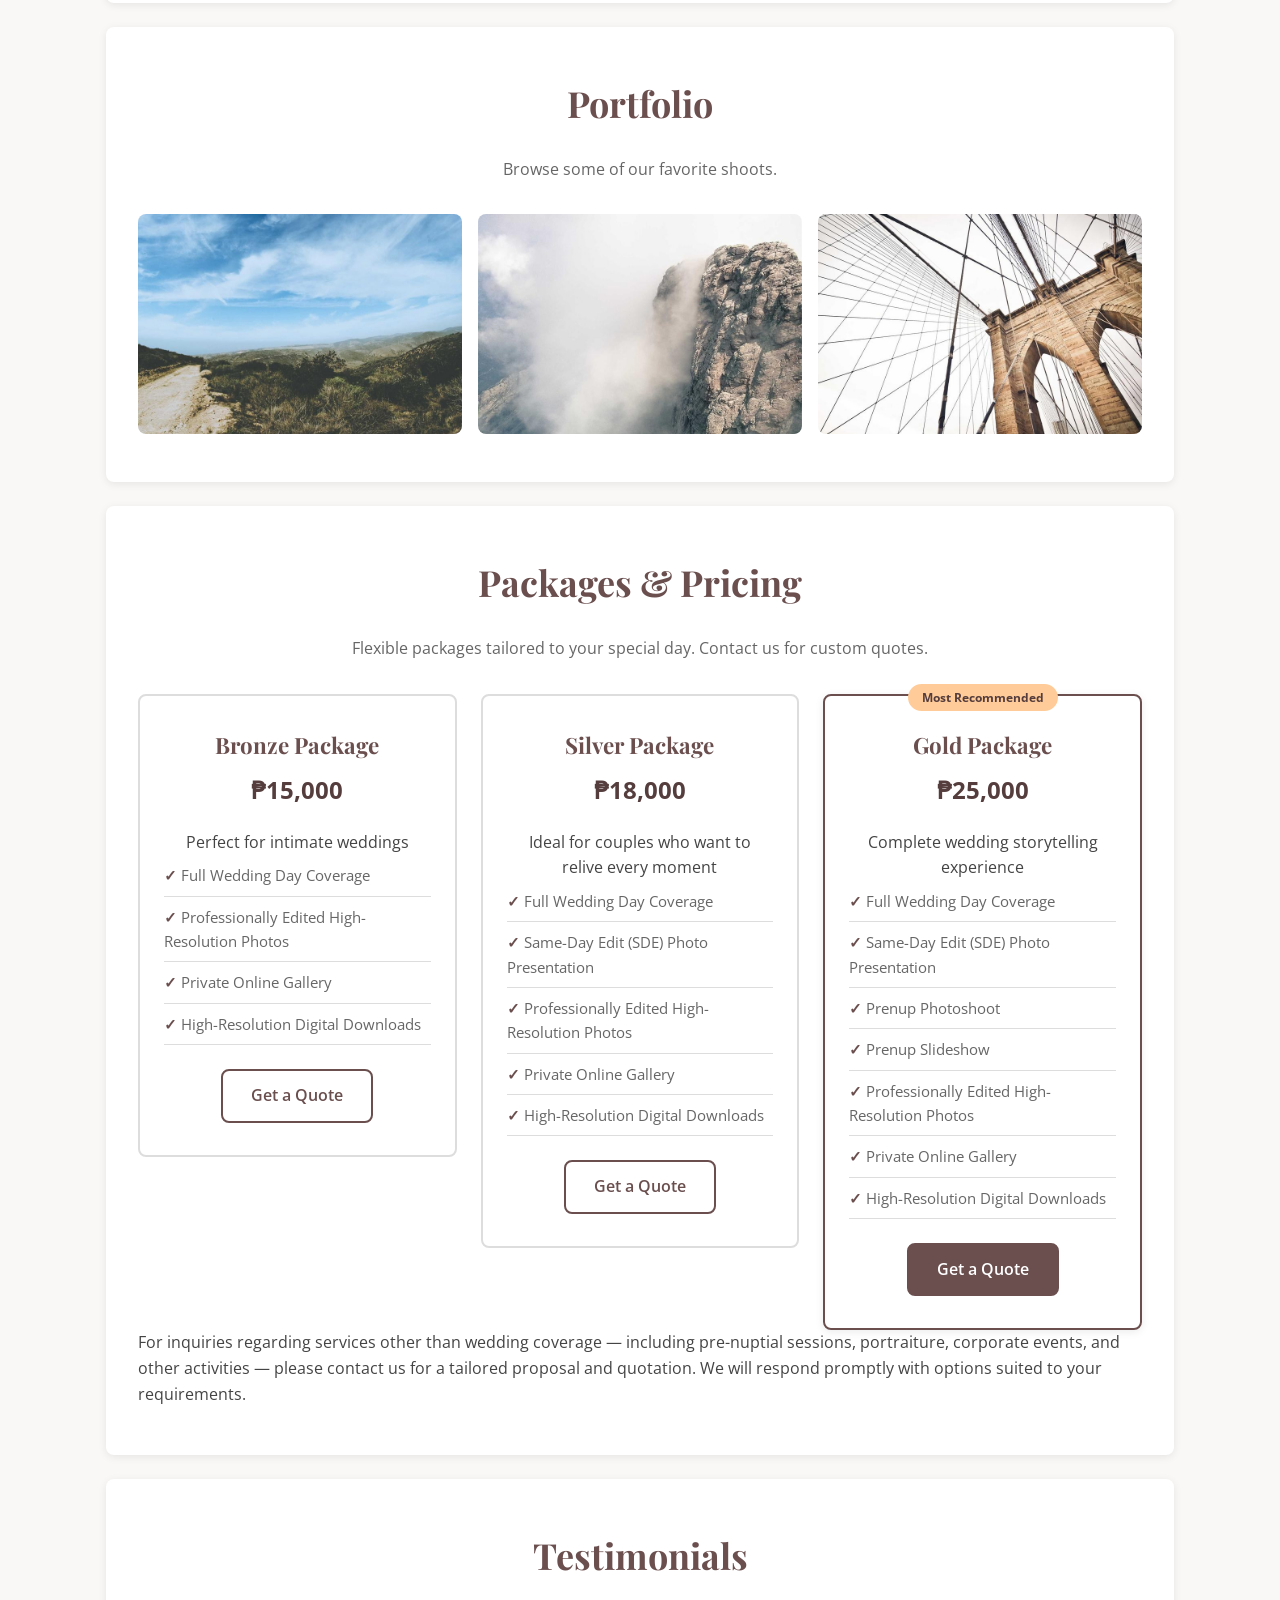
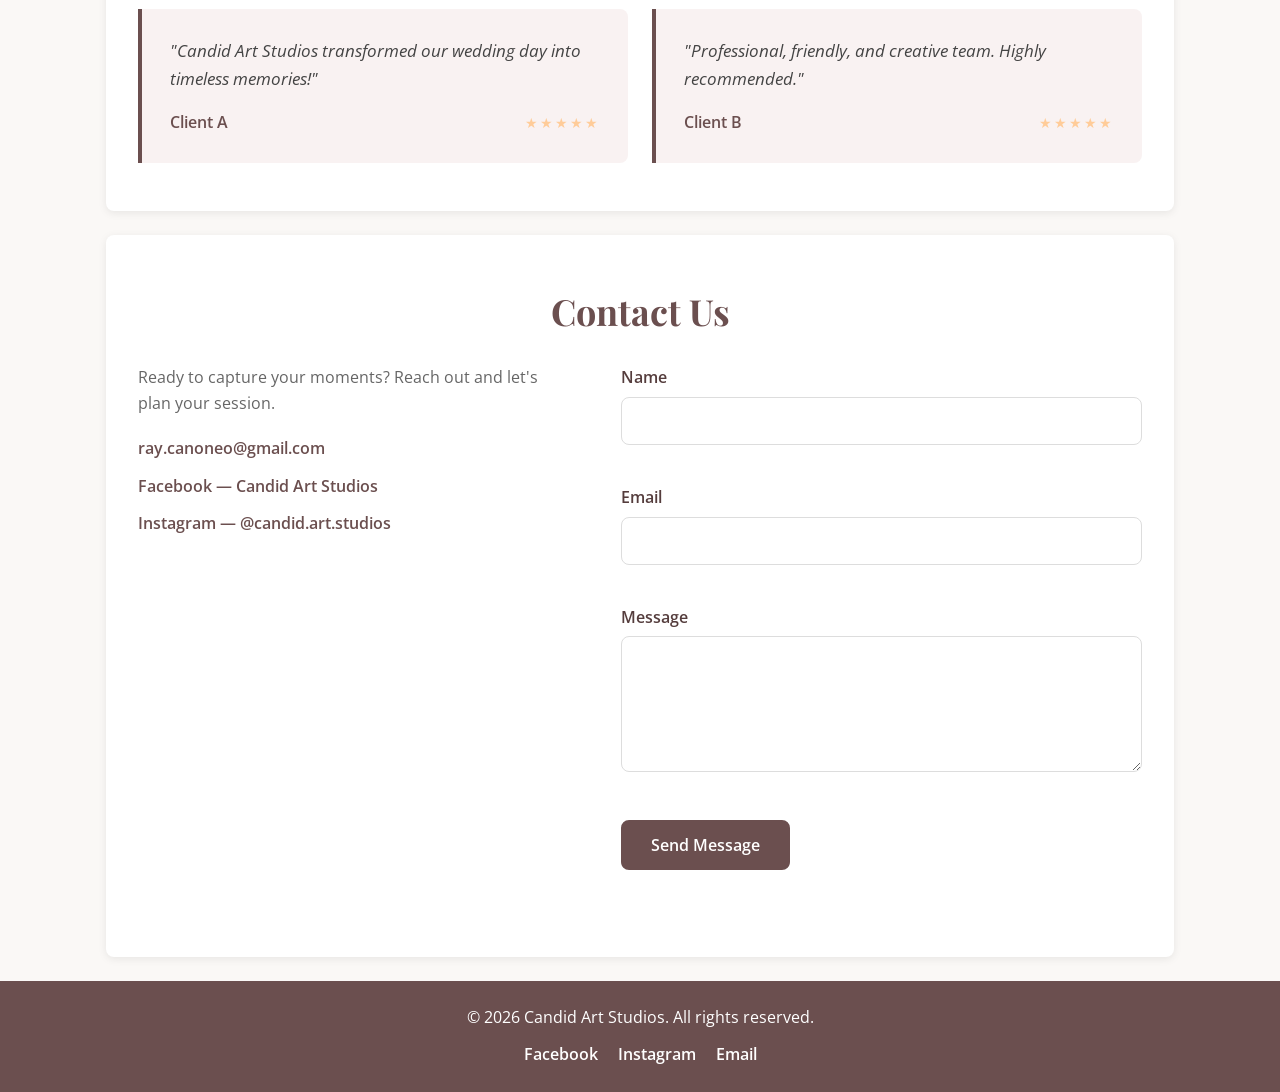
==== commit d1231a4e: "Update pricing: add Bronze/Silver/Gold packages; mark Gold as Most Recommended; add formal contact n" ====
--- a/index.html
+++ b/index.html
@@ -109,21 +109,53 @@
       <h2>Packages & Pricing</h2>
       <p class="section-intro">Flexible packages tailored to your special day. Contact us for custom quotes.</p>
       <div class="pricing-grid">
+        <article class="pricing-card">
+          <h3>Bronze Package</h3>
+          <p class="pricing-amount">₱15,000</p>
+          <p class="pricing-sub">Perfect for intimate weddings</p>
+          <ul>
+            <li>Full Wedding Day Coverage</li>
+            <li>Professionally Edited High-Resolution Photos</li>
+            <li>Private Online Gallery</li>
+            <li>High-Resolution Digital Downloads</li>
+          </ul>
+          <a href="#contact" class="btn btn-outline">Get a Quote</a>
+        </article>
+
+        <article class="pricing-card">
+          <h3>Silver Package</h3>
+          <p class="pricing-amount">₱18,000</p>
+          <p class="pricing-sub">Ideal for couples who want to relive every moment</p>
+          <ul>
+            <li>Full Wedding Day Coverage</li>
+            <li>Same-Day Edit (SDE) Photo Presentation</li>
+            <li>Professionally Edited High-Resolution Photos</li>
+            <li>Private Online Gallery</li>
+            <li>High-Resolution Digital Downloads</li>
+          </ul>
+          <a href="#contact" class="btn btn-outline">Get a Quote</a>
+        </article>
+
         <article class="pricing-card pricing-card--featured">
-          <span class="pricing-badge">Featured</span>
-          <h3>Wedding — Full Coverage</h3>
-          <p class="pricing-amount">From ₱25,000</p>
+          <span class="pricing-badge">Most Recommended</span>
+          <h3>Gold Package</h3>
+          <p class="pricing-amount">₱25,000</p>
+          <p class="pricing-sub">Complete wedding storytelling experience</p>
           <ul>
-            <li>Full-day coverage</li>
-            <li>300+ edited photos</li>
-            <li>Pre-wedding consultation</li>
-            <li>Online gallery + USB</li>
+            <li>Full Wedding Day Coverage</li>
+            <li>Same-Day Edit (SDE) Photo Presentation</li>
+            <li>Prenup Photoshoot</li>
+            <li>Prenup Slideshow</li>
+            <li>Professionally Edited High-Resolution Photos</li>
+            <li>Private Online Gallery</li>
+            <li>High-Resolution Digital Downloads</li>
           </ul>
           <a href="#contact" class="btn btn-primary">Get a Quote</a>
         </article>
-        <div class="pricing-note">
-          <p>For pre-nup sessions and other events, please reach out and we'll provide a custom quote tailored to your needs.</p>
-        </div>
+      </div>
+
+      <div class="pricing-note">
+        <p>For inquiries regarding services other than wedding coverage — including pre-nuptial sessions, portraiture, corporate events, and other activities — please contact us for a tailored proposal and quotation. We will respond promptly with options suited to your requirements.</p>
       </div>
     </section>
 
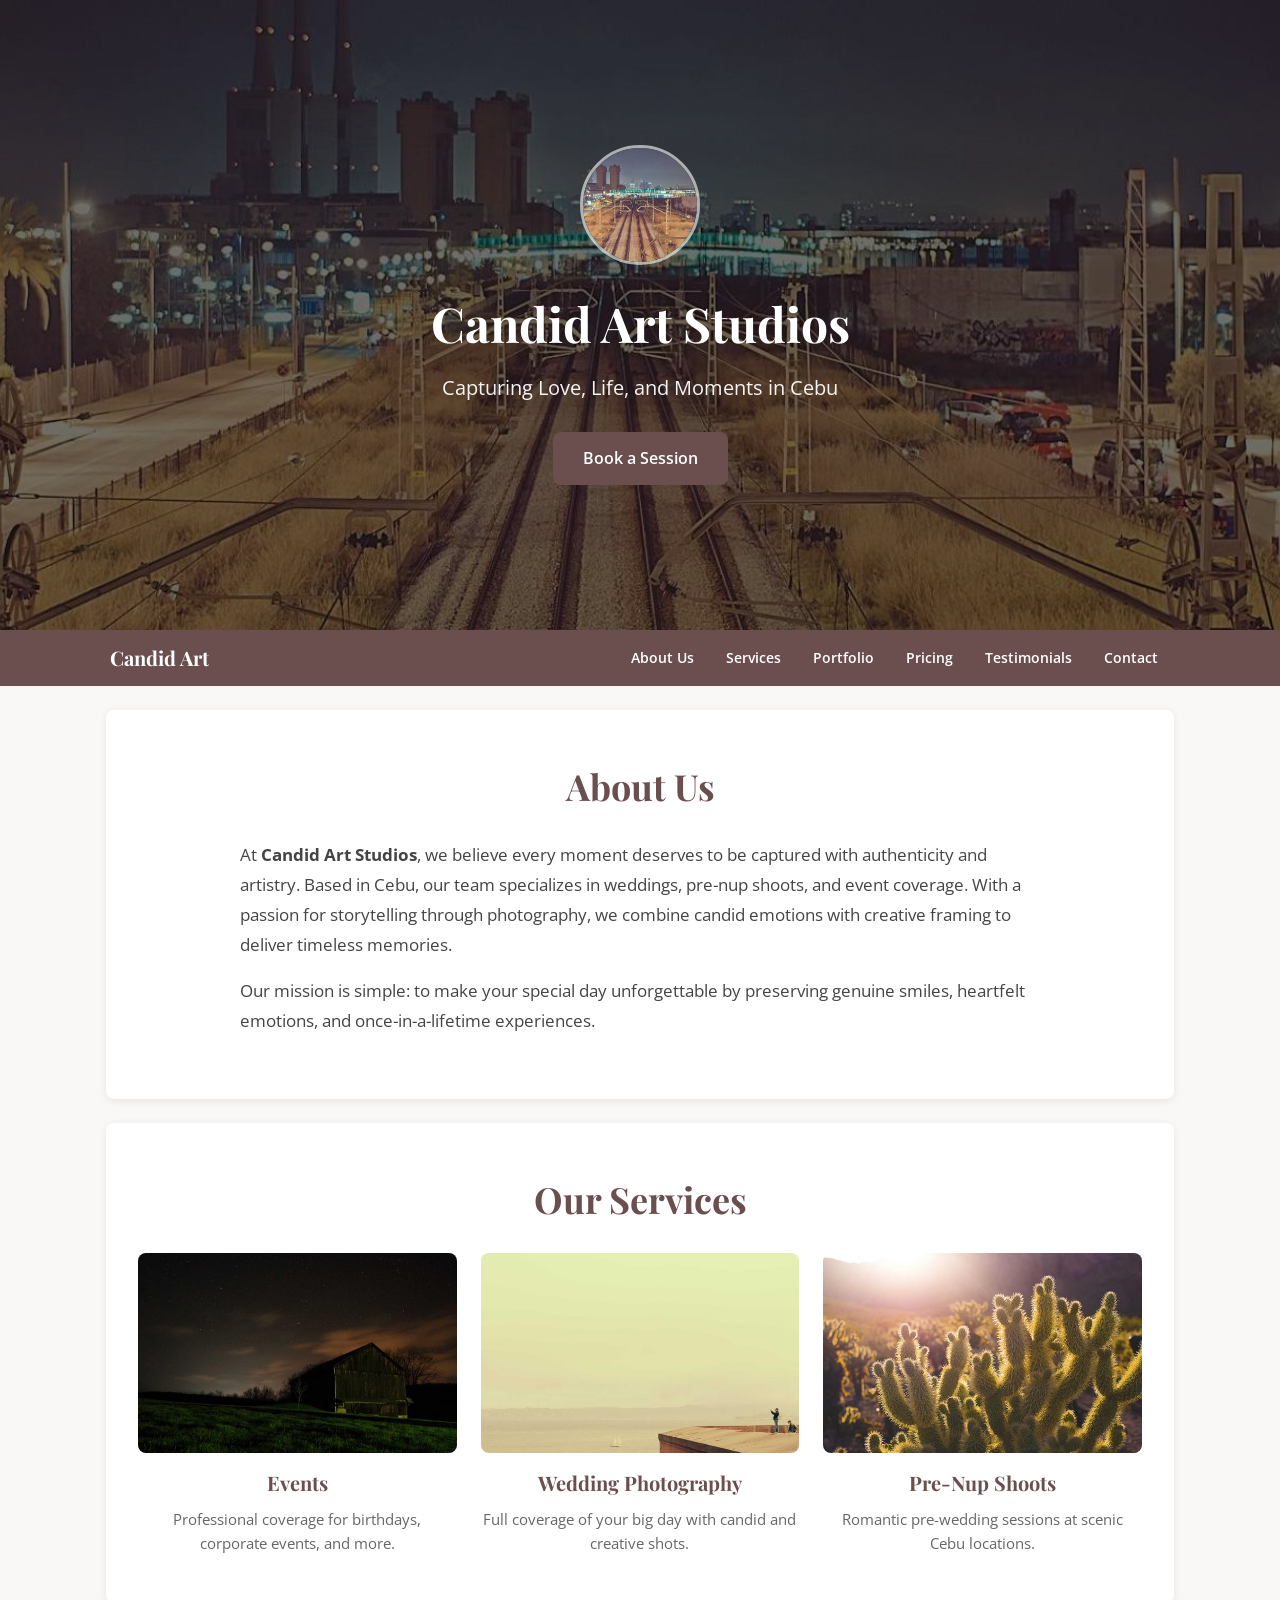
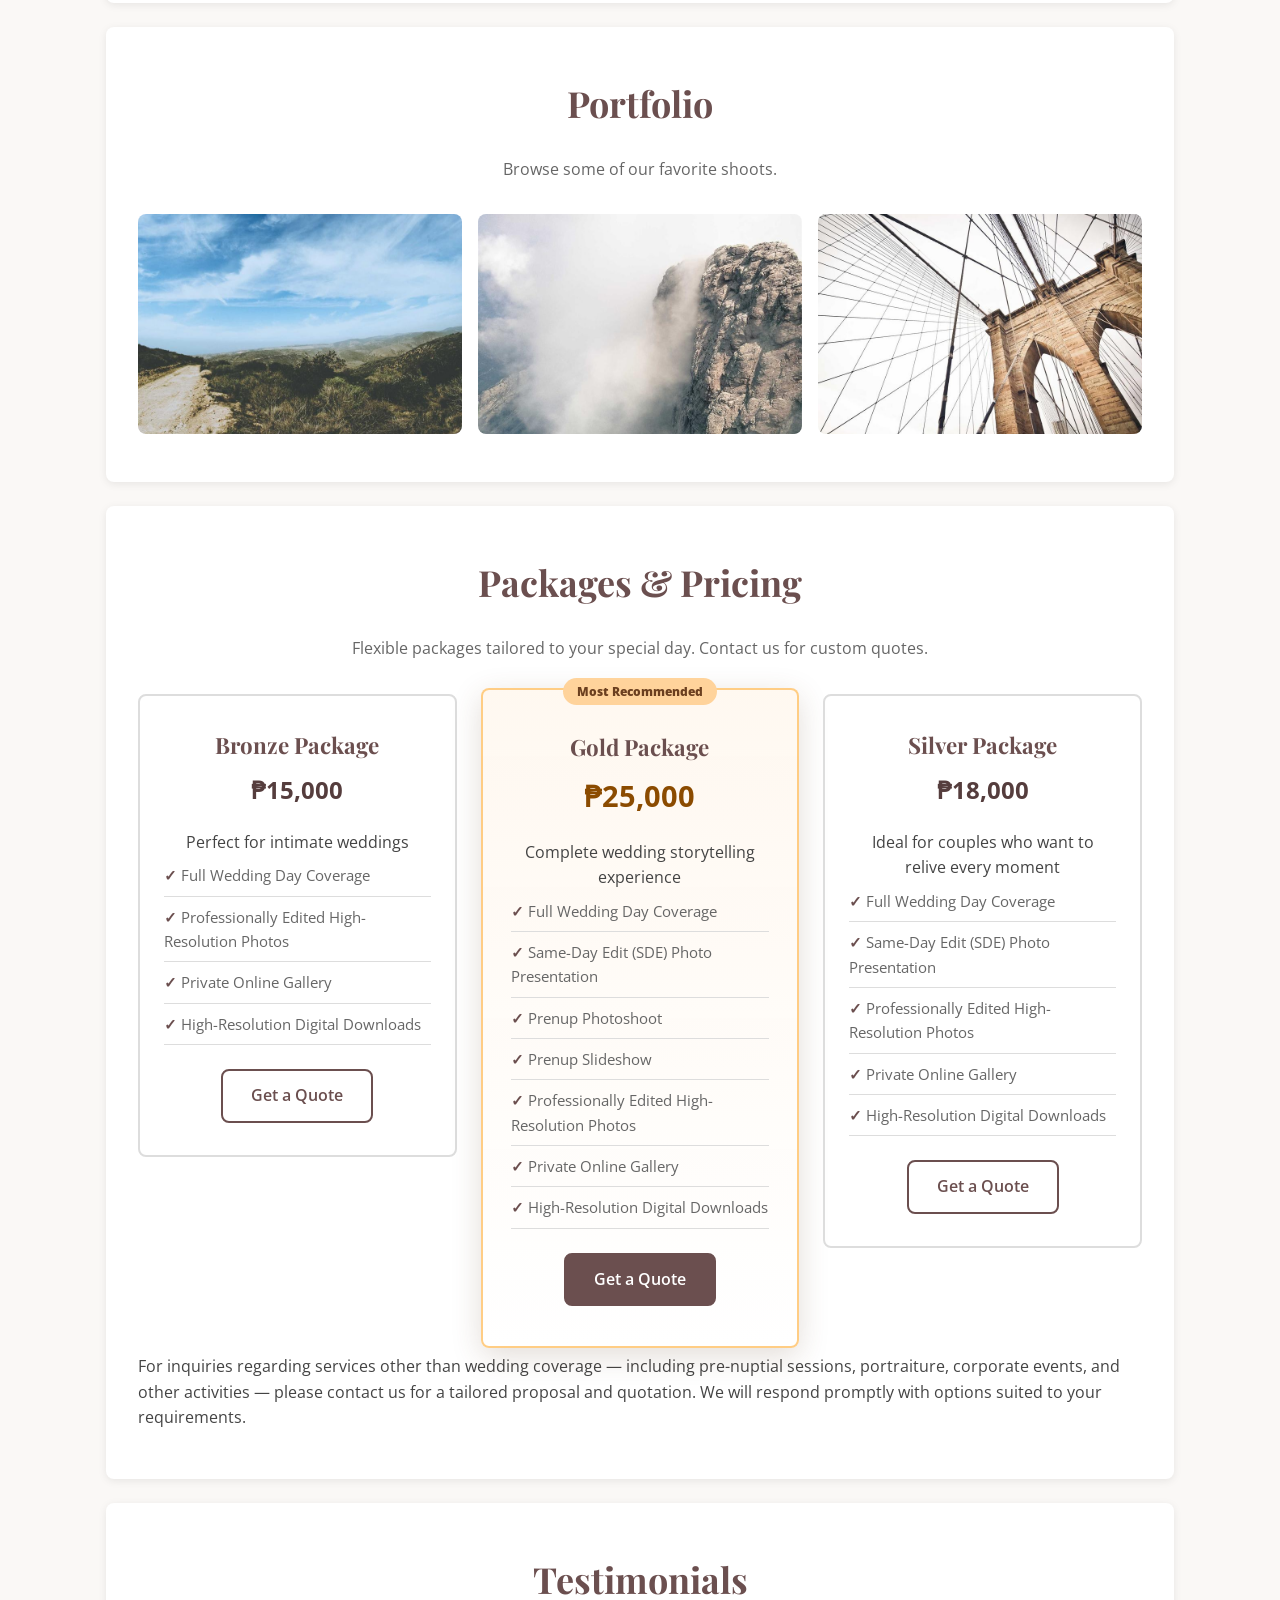
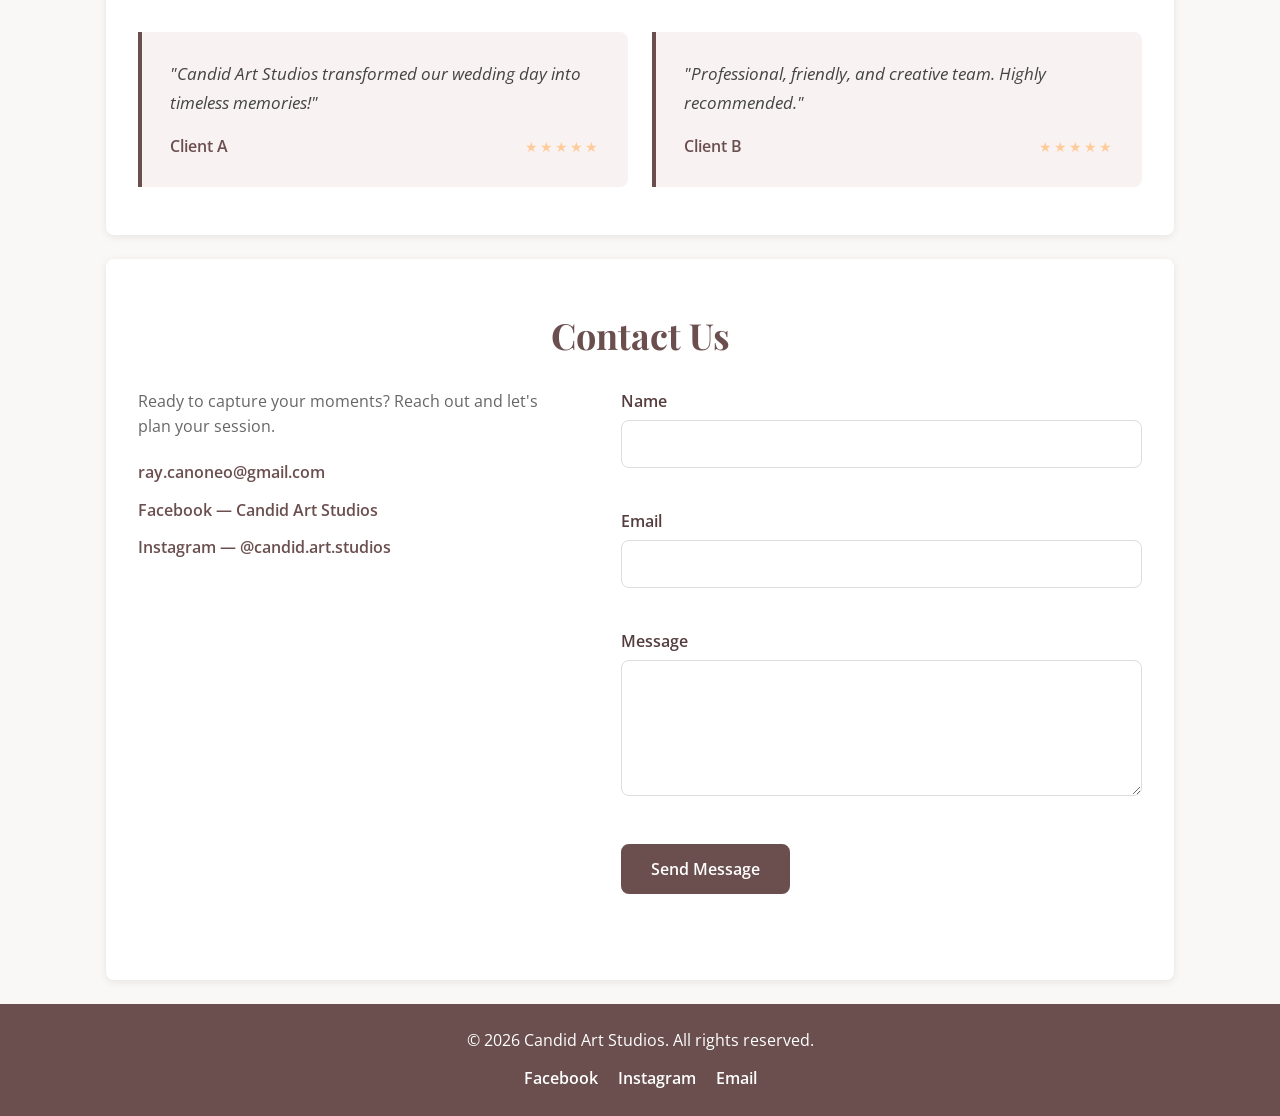
==== commit e59d848c: "Reorder pricing cards: place Gold package in middle" ====
--- a/index.html
+++ b/index.html
@@ -122,20 +122,6 @@
           <a href="#contact" class="btn btn-outline">Get a Quote</a>
         </article>
 
-        <article class="pricing-card">
-          <h3>Silver Package</h3>
-          <p class="pricing-amount">₱18,000</p>
-          <p class="pricing-sub">Ideal for couples who want to relive every moment</p>
-          <ul>
-            <li>Full Wedding Day Coverage</li>
-            <li>Same-Day Edit (SDE) Photo Presentation</li>
-            <li>Professionally Edited High-Resolution Photos</li>
-            <li>Private Online Gallery</li>
-            <li>High-Resolution Digital Downloads</li>
-          </ul>
-          <a href="#contact" class="btn btn-outline">Get a Quote</a>
-        </article>
-
         <article class="pricing-card pricing-card--featured">
           <span class="pricing-badge">Most Recommended</span>
           <h3>Gold Package</h3>
@@ -151,6 +137,20 @@
             <li>High-Resolution Digital Downloads</li>
           </ul>
           <a href="#contact" class="btn btn-primary">Get a Quote</a>
+        </article>
+
+        <article class="pricing-card">
+          <h3>Silver Package</h3>
+          <p class="pricing-amount">₱18,000</p>
+          <p class="pricing-sub">Ideal for couples who want to relive every moment</p>
+          <ul>
+            <li>Full Wedding Day Coverage</li>
+            <li>Same-Day Edit (SDE) Photo Presentation</li>
+            <li>Professionally Edited High-Resolution Photos</li>
+            <li>Private Online Gallery</li>
+            <li>High-Resolution Digital Downloads</li>
+          </ul>
+          <a href="#contact" class="btn btn-outline">Get a Quote</a>
         </article>
       </div>
 
--- a/style.css
+++ b/style.css
@@ -443,6 +443,46 @@
   box-shadow: var(--shadow-sm);
 }
 
+/* Highlight the featured (Gold) package */
+.pricing-card--featured {
+  background: linear-gradient(180deg, rgba(255,248,240,0.98), #fff);
+  border: 2px solid rgba(255,200,120,0.9);
+  box-shadow: 0 8px 30px rgba(101, 67, 38, 0.18);
+  transform: translateY(-6px);
+}
+
+.pricing-card--featured .pricing-amount {
+  color: #8b4b00; /* warm accent */
+}
+
+.pricing-card--featured .pricing-badge {
+  background: #ffd39b;
+  color: #6b3f1f;
+  font-weight: 800;
+}
+
+/* Make action buttons wider on small screens for better touch targets */
+@media (max-width: 767px) {
+  .pricing-card .btn {
+    display: block;
+    width: 100%;
+    margin-top: 12px;
+  }
+}
+
+/* Center the featured card on wider screens */
+@media (min-width: 768px) {
+  .pricing-card--featured {
+    grid-column: 2 / 3; /* place in the middle column */
+    padding: 40px 28px;
+  }
+
+  /* Slightly enlarge featured card content */
+  .pricing-card--featured .pricing-amount {
+    font-size: 1.8rem;
+  }
+}
+
 .pricing-badge {
   position: absolute;
   top: -12px;
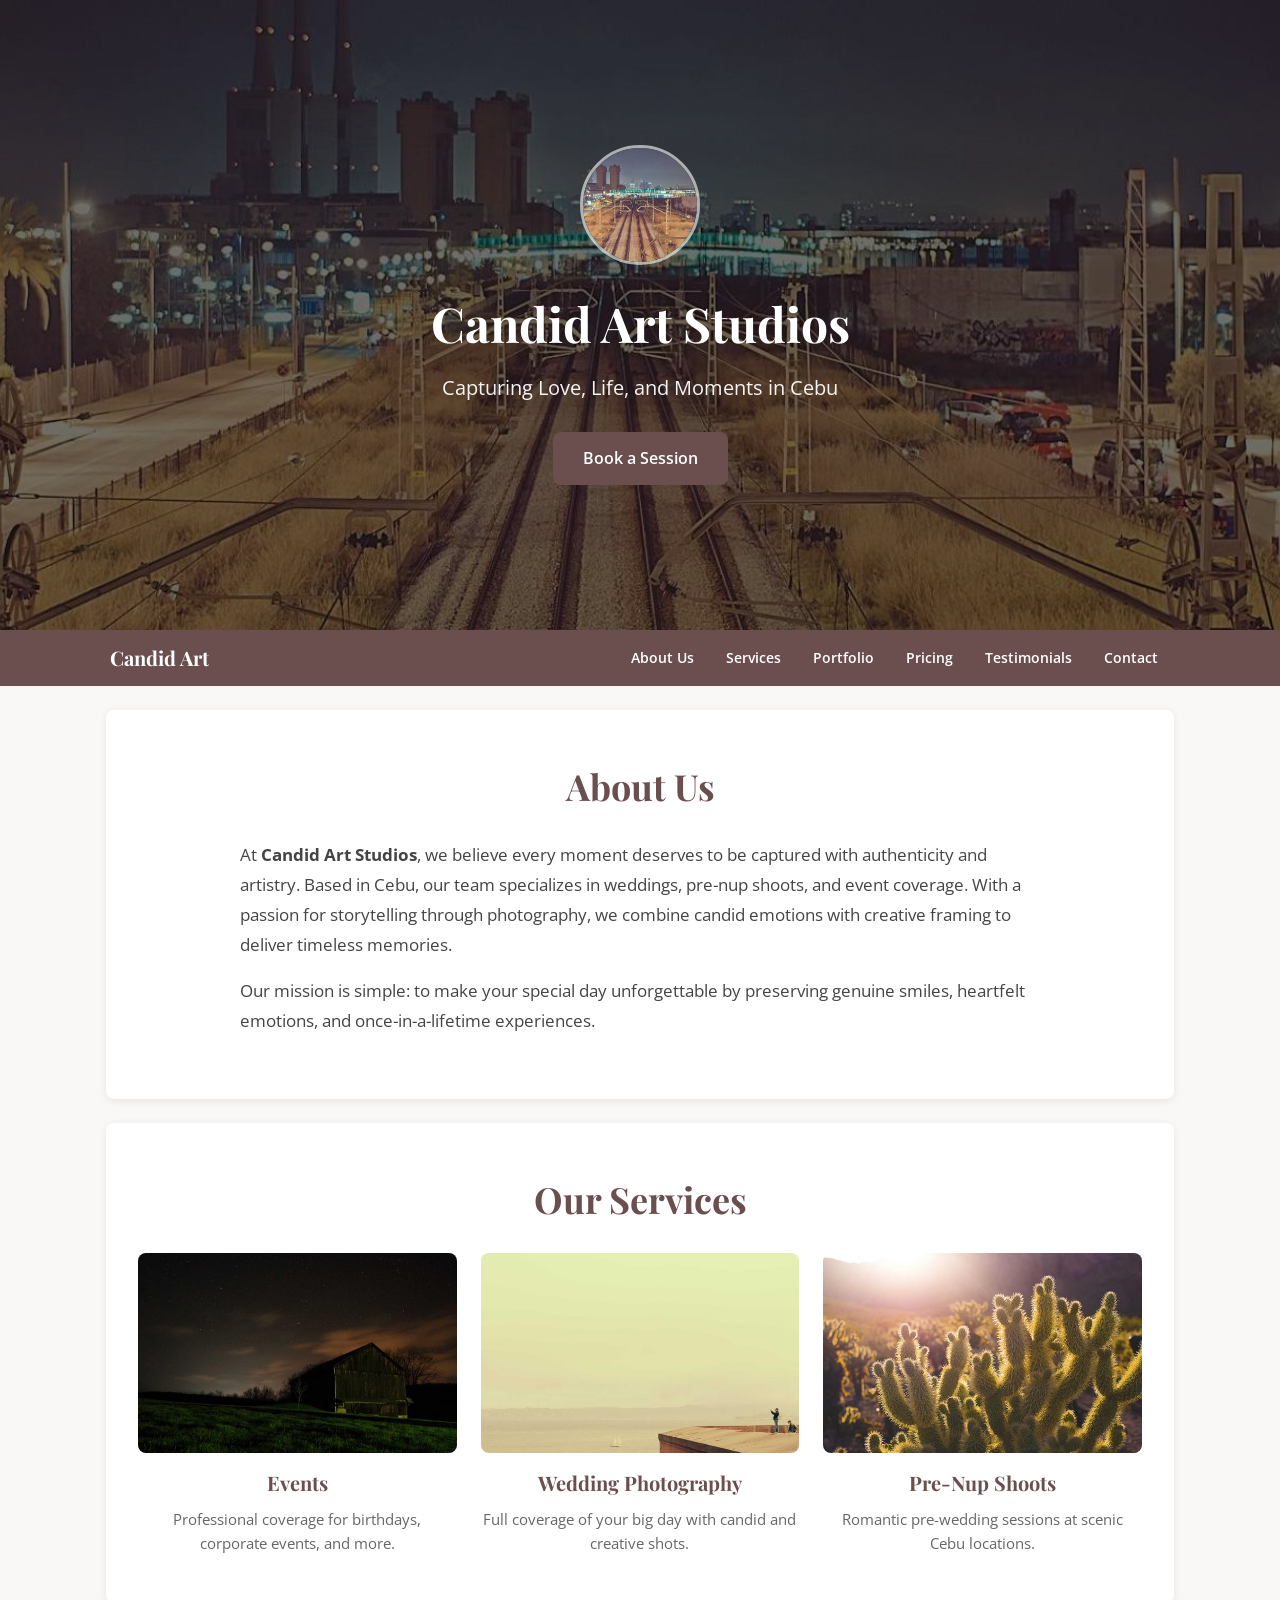
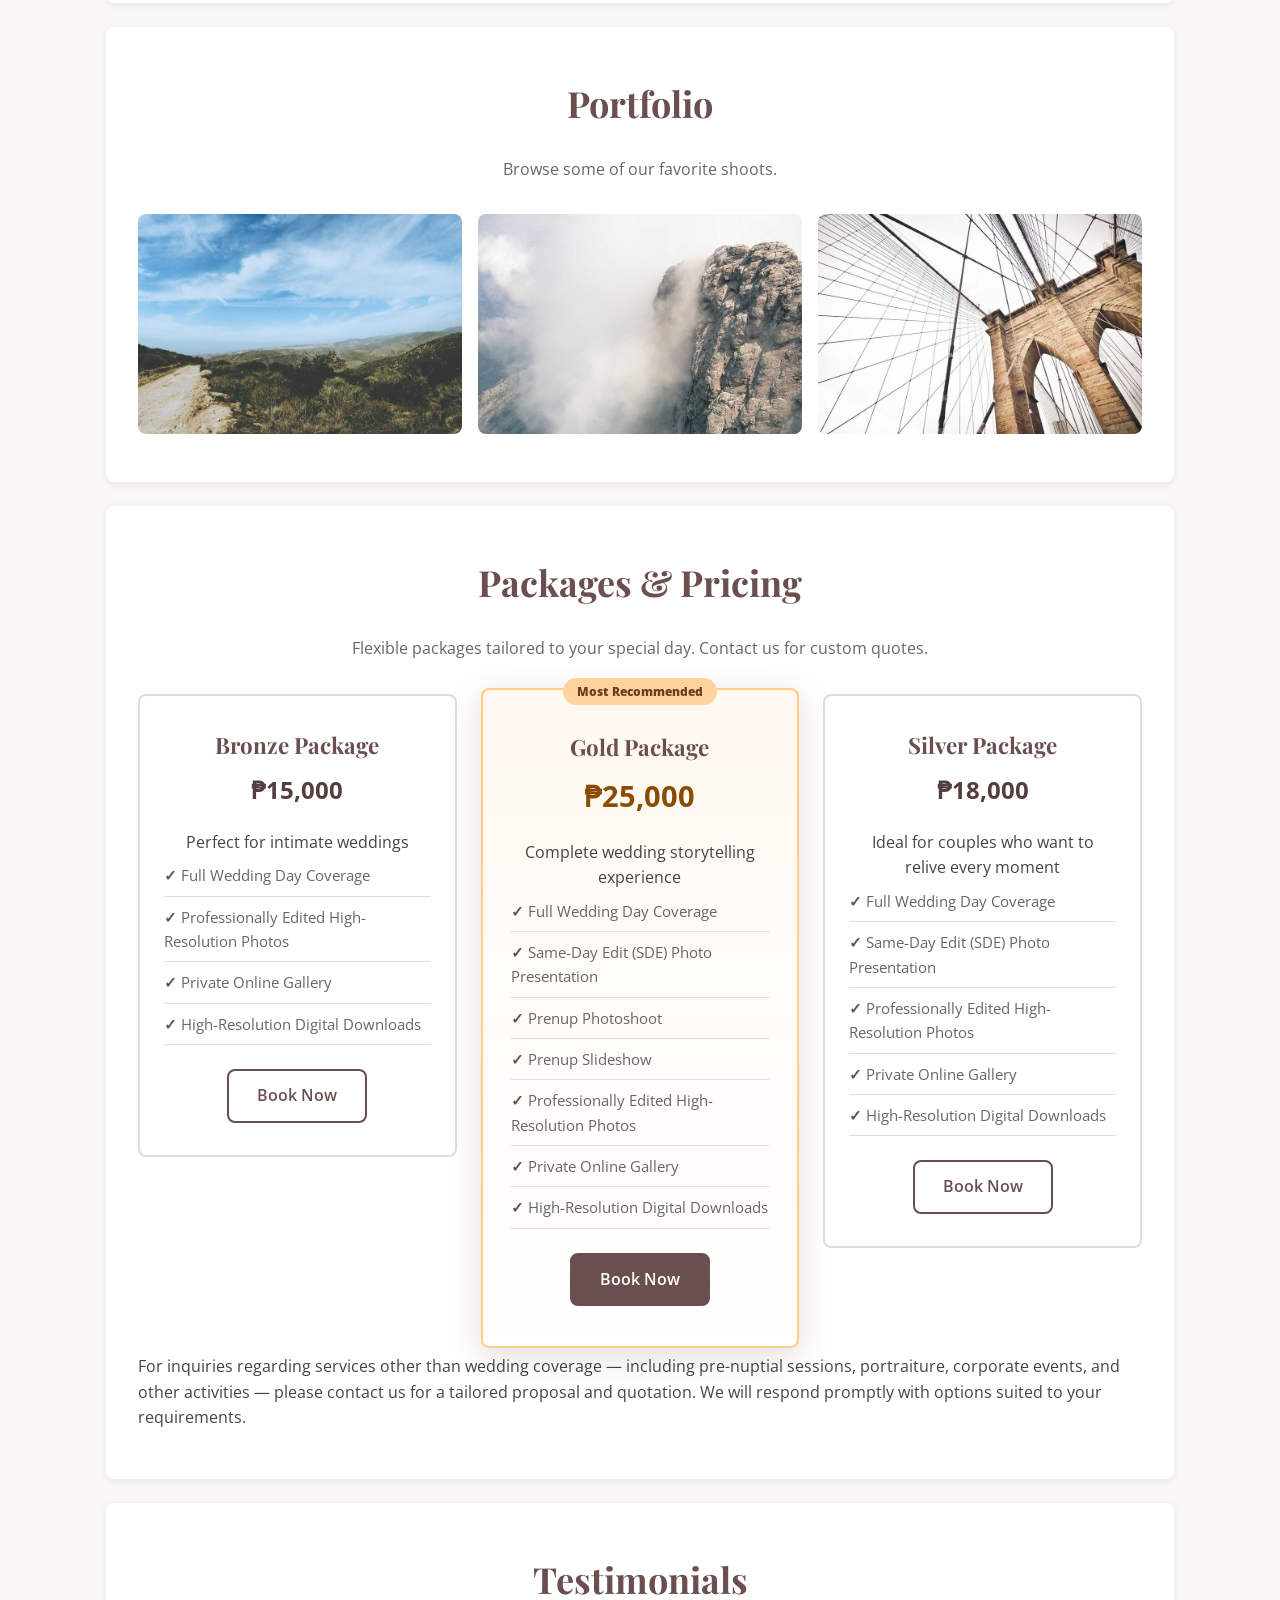
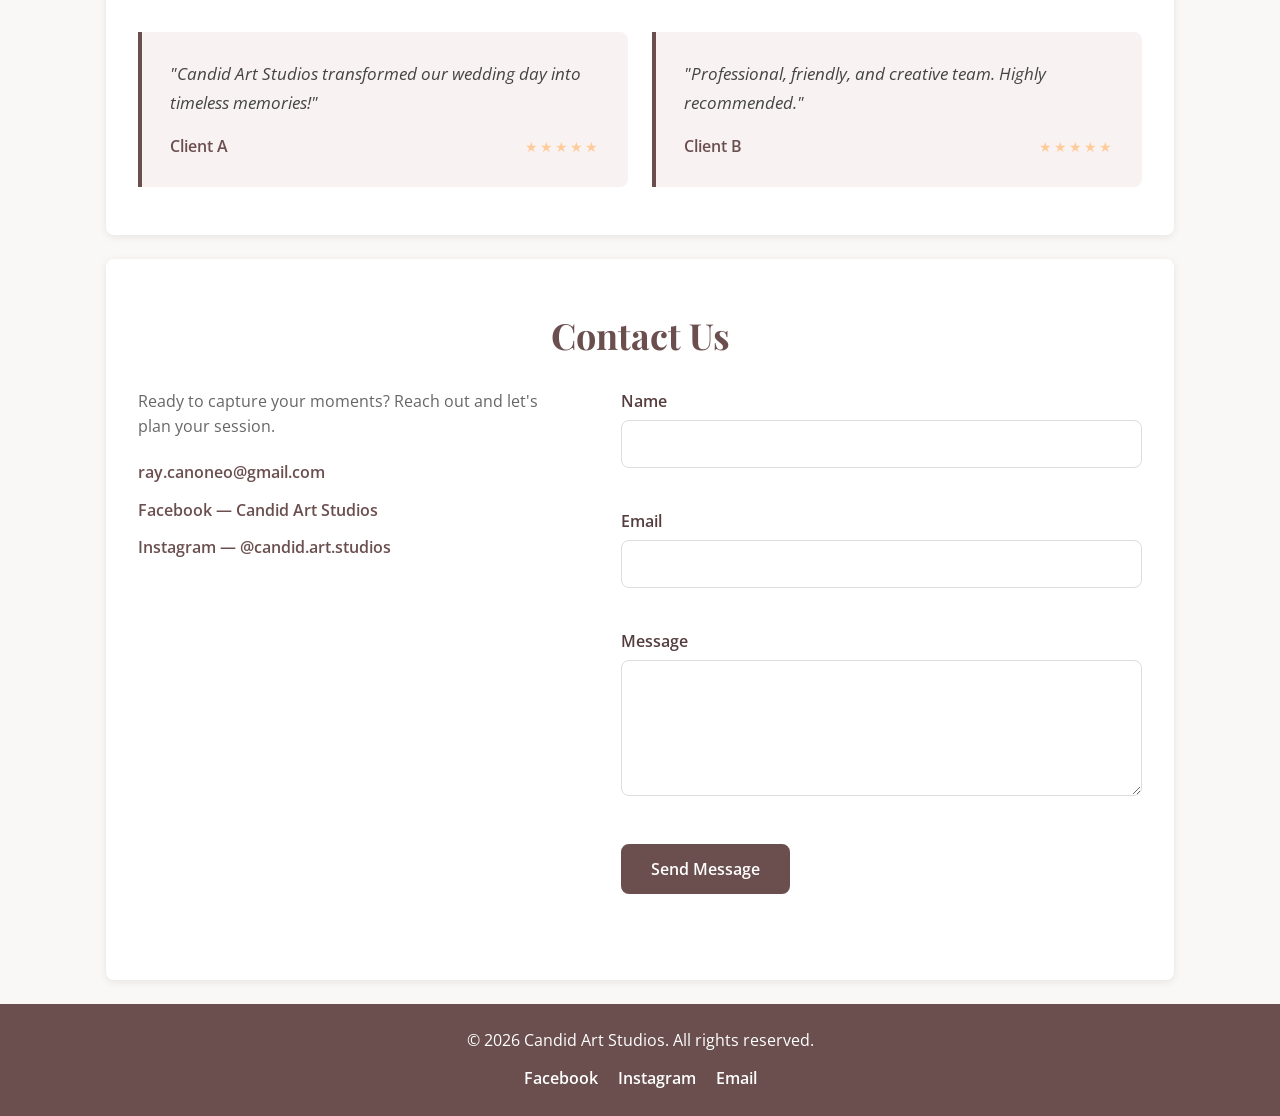
==== commit 5da95d1b: "Change CTA text from 'Get a Quote' to 'Book Now'" ====
--- a/index.html
+++ b/index.html
@@ -119,7 +119,7 @@
             <li>Private Online Gallery</li>
             <li>High-Resolution Digital Downloads</li>
           </ul>
-          <a href="#contact" class="btn btn-outline">Get a Quote</a>
+          <a href="#contact" class="btn btn-outline">Book Now</a>
         </article>
 
         <article class="pricing-card pricing-card--featured">
@@ -136,7 +136,7 @@
             <li>Private Online Gallery</li>
             <li>High-Resolution Digital Downloads</li>
           </ul>
-          <a href="#contact" class="btn btn-primary">Get a Quote</a>
+          <a href="#contact" class="btn btn-primary">Book Now</a>
         </article>
 
         <article class="pricing-card">
@@ -150,7 +150,7 @@
             <li>Private Online Gallery</li>
             <li>High-Resolution Digital Downloads</li>
           </ul>
-          <a href="#contact" class="btn btn-outline">Get a Quote</a>
+          <a href="#contact" class="btn btn-outline">Book Now</a>
         </article>
       </div>
 
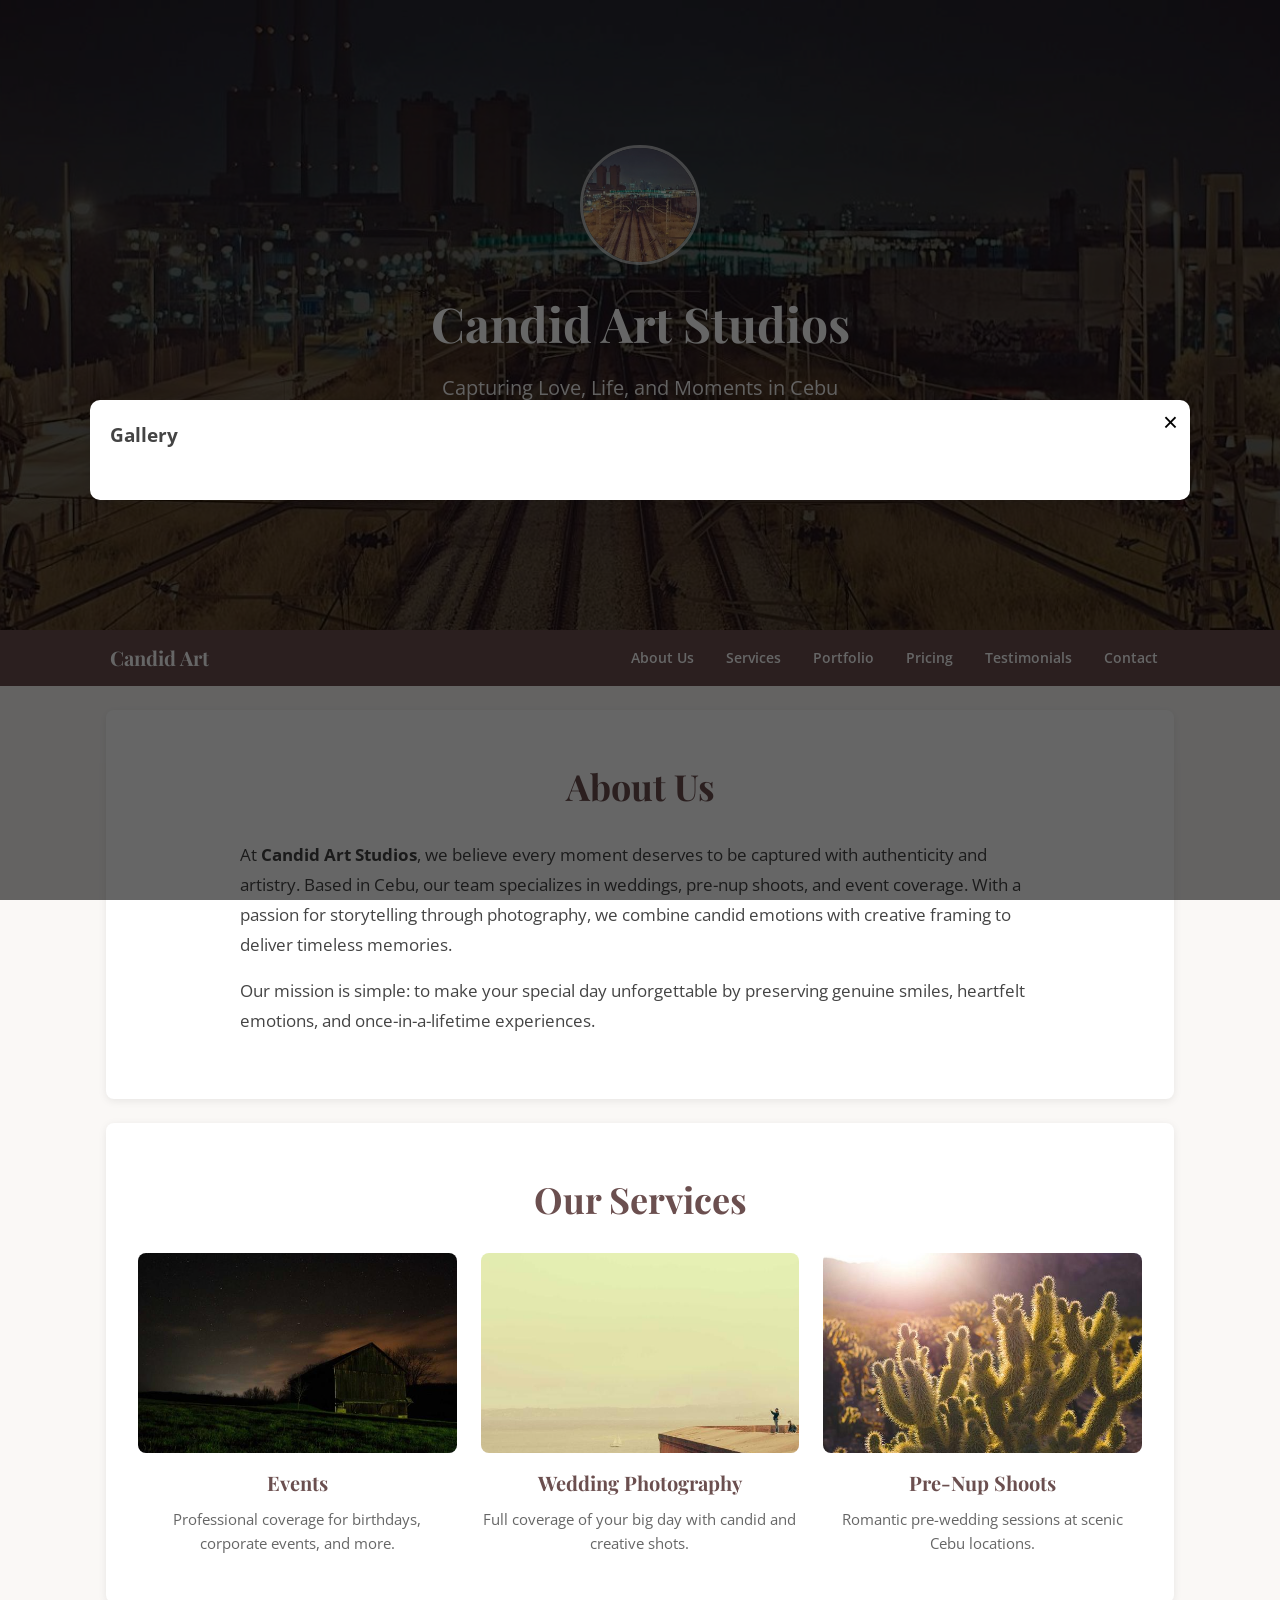
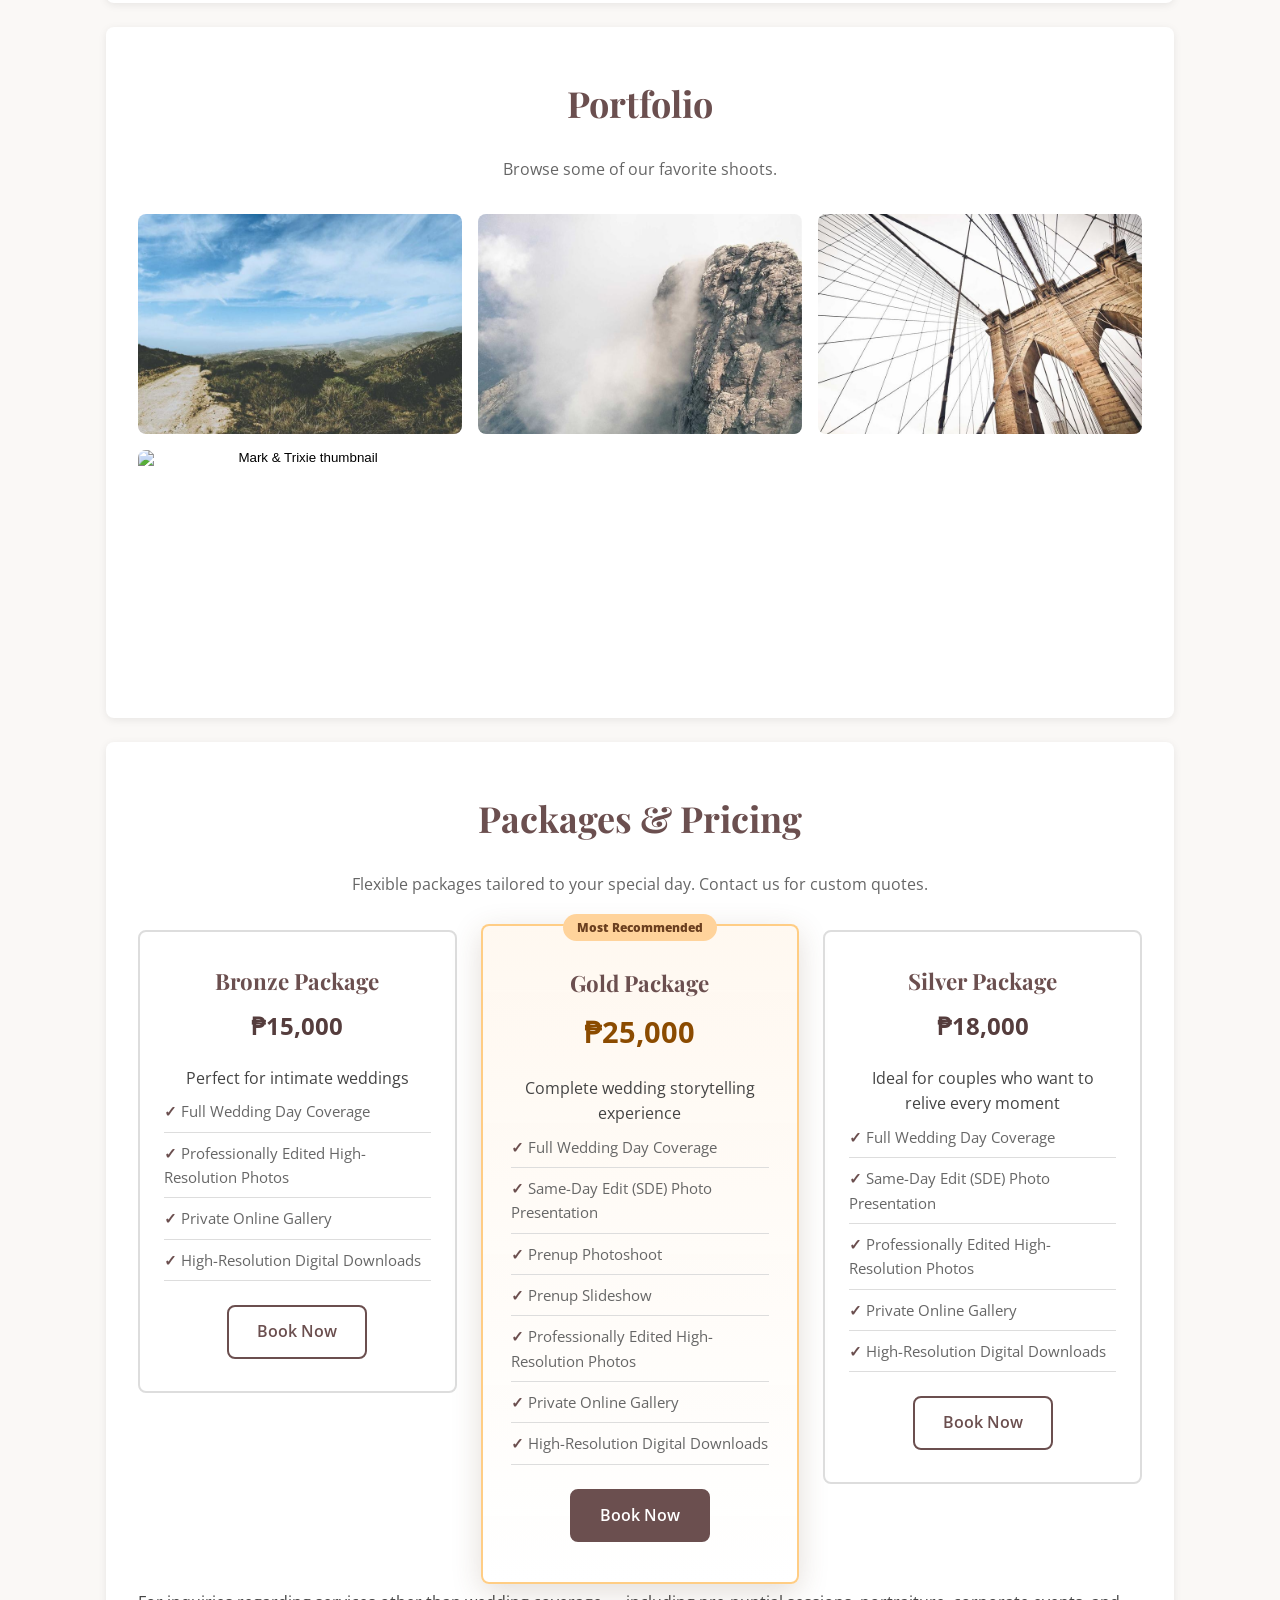
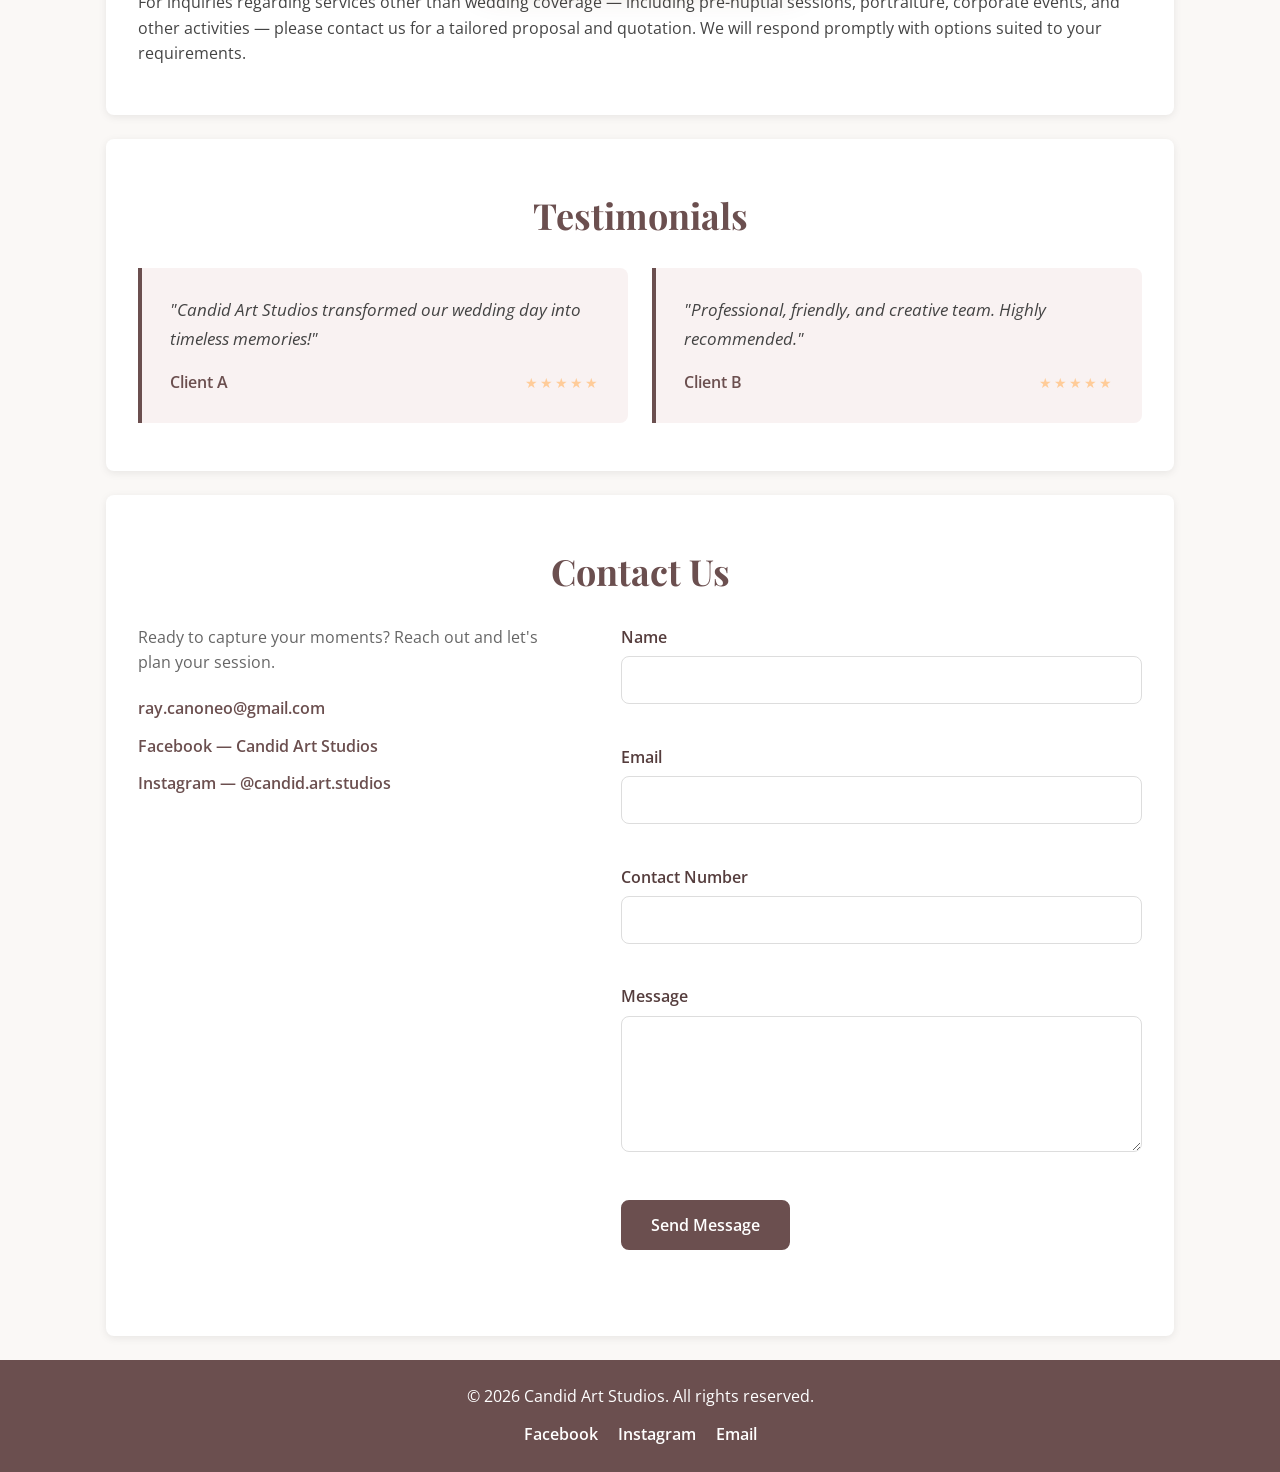
==== commit 8c12d30e: "Add Mark & Trixie gallery manifest, portfolio modal UI, and contact phone field + validation" ====
--- a/index.html
+++ b/index.html
@@ -100,6 +100,11 @@
         </button>
         <button class="gallery-item" type="button" data-index="2" aria-label="View sample shoot 3">
           <img src="images/port3.jpg" alt="Sample event shoot" loading="lazy">
+        </button>
+
+        <!-- Mark & Trixie event gallery entry -->
+        <button class="gallery-item" type="button" data-gallery="mark-trixie" aria-label="Open Mark & Trixie gallery">
+          <img src="Mark & Trixie/Photos/SDE 4-58.jpg" alt="Mark & Trixie thumbnail" loading="lazy">
         </button>
       </div>
     </section>
@@ -210,12 +215,17 @@
             <span class="form-error" id="email-error" role="alert"></span>
           </div>
           <div class="form-group">
-            <label for="message">Message</label>
-            <textarea id="message" name="message" required rows="5"></textarea>
-            <span class="form-error" id="message-error" role="alert"></span>
+        <label for="phone">Contact Number</label>
+        <input type="tel" id="phone" name="phone" required autocomplete="tel">
+        <span class="form-error" id="phone-error" role="alert"></span>
           </div>
-          <button type="submit" class="btn btn-primary" id="submit-btn">Send Message</button>
-          <p class="form-status" id="form-status" role="status" aria-live="polite"></p>
+      <div class="form-group">
+        <label for="message">Message</label>
+        <textarea id="message" name="message" required rows="5"></textarea>
+        <span class="form-error" id="message-error" role="alert"></span>
+      </div>
+      <button type="submit" class="btn btn-primary" id="submit-btn">Send Message</button>
+      <p class="form-status" id="form-status" role="status" aria-live="polite"></p>
         </form>
       </div>
     </section>
@@ -241,6 +251,16 @@
     <img class="lightbox-image" id="lightbox-image" src="" alt="">
   </div>
 
+  <!-- Portfolio modal for event galleries -->
+  <div id="portfolio-modal" class="portfolio-modal" aria-hidden="true" hidden>
+    <div class="portfolio-modal-inner">
+      <button class="portfolio-modal-close" id="portfolio-modal-close" aria-label="Close">&times;</button>
+      <h3 id="portfolio-modal-title">Gallery</h3>
+      <div id="portfolio-sections" class="portfolio-sections" role="tablist"></div>
+      <div id="portfolio-content" class="portfolio-content"></div>
+    </div>
+  </div>
+
   <script src="script.js"></script>
 </body>
 </html>
--- a/style.css
+++ b/style.css
@@ -728,6 +728,73 @@
   justify-content: center;
 }
 
+/* ---- Portfolio modal ---- */
+.portfolio-modal {
+  position: fixed;
+  inset: 0;
+  background: rgba(0,0,0,0.6);
+  display: flex;
+  align-items: center;
+  justify-content: center;
+  z-index: 220;
+}
+.portfolio-modal-inner {
+  width: min(1100px, 96%);
+  max-height: 90vh;
+  overflow: auto;
+  background: var(--color-surface);
+  padding: 20px;
+  border-radius: 10px;
+  box-shadow: var(--shadow-md);
+  position: relative;
+}
+.portfolio-modal-close {
+  position: absolute;
+  right: 12px;
+  top: 8px;
+  background: none;
+  border: none;
+  font-size: 1.6rem;
+  cursor: pointer;
+}
+.portfolio-sections {
+  display: flex;
+  gap: 8px;
+  margin: 12px 0 18px 0;
+  flex-wrap: wrap;
+}
+.portfolio-sections button {
+  background: transparent;
+  border: 1px solid var(--color-border);
+  padding: 8px 12px;
+  border-radius: 6px;
+  cursor: pointer;
+}
+.portfolio-sections button.active {
+  background: var(--color-primary);
+  color: #fff;
+  border-color: var(--color-primary);
+}
+.portfolio-content {
+  display: grid;
+  grid-template-columns: repeat(3, 1fr);
+  gap: 12px;
+}
+.portfolio-content img,
+.portfolio-content video {
+  width: 100%;
+  height: 200px;
+  object-fit: cover;
+  border-radius: 6px;
+}
+@media (max-width: 768px) {
+  .portfolio-content { grid-template-columns: repeat(2, 1fr); }
+  .portfolio-content img, .portfolio-content video { height: 140px }
+}
+@media (max-width: 420px) {
+  .portfolio-content { grid-template-columns: 1fr; }
+}
+
 .lightbox[hidden] {
   display: none;
 }
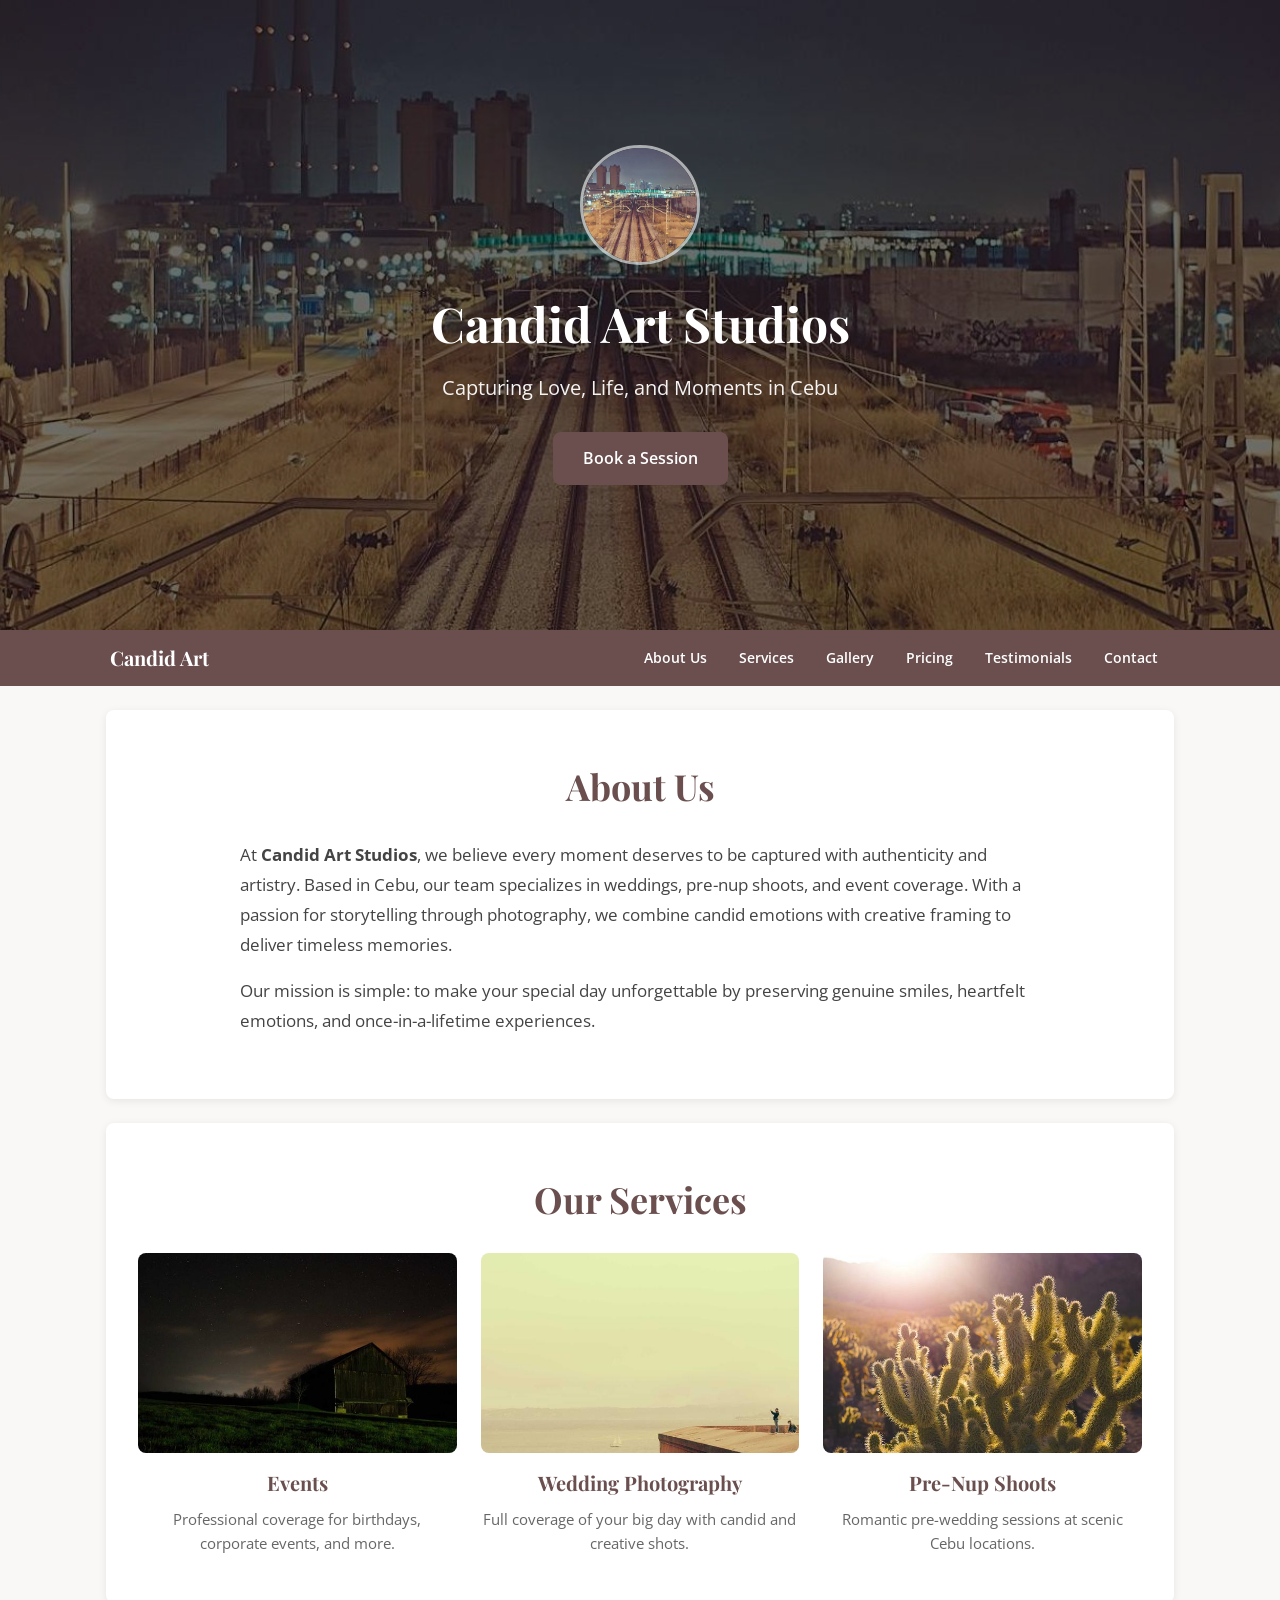
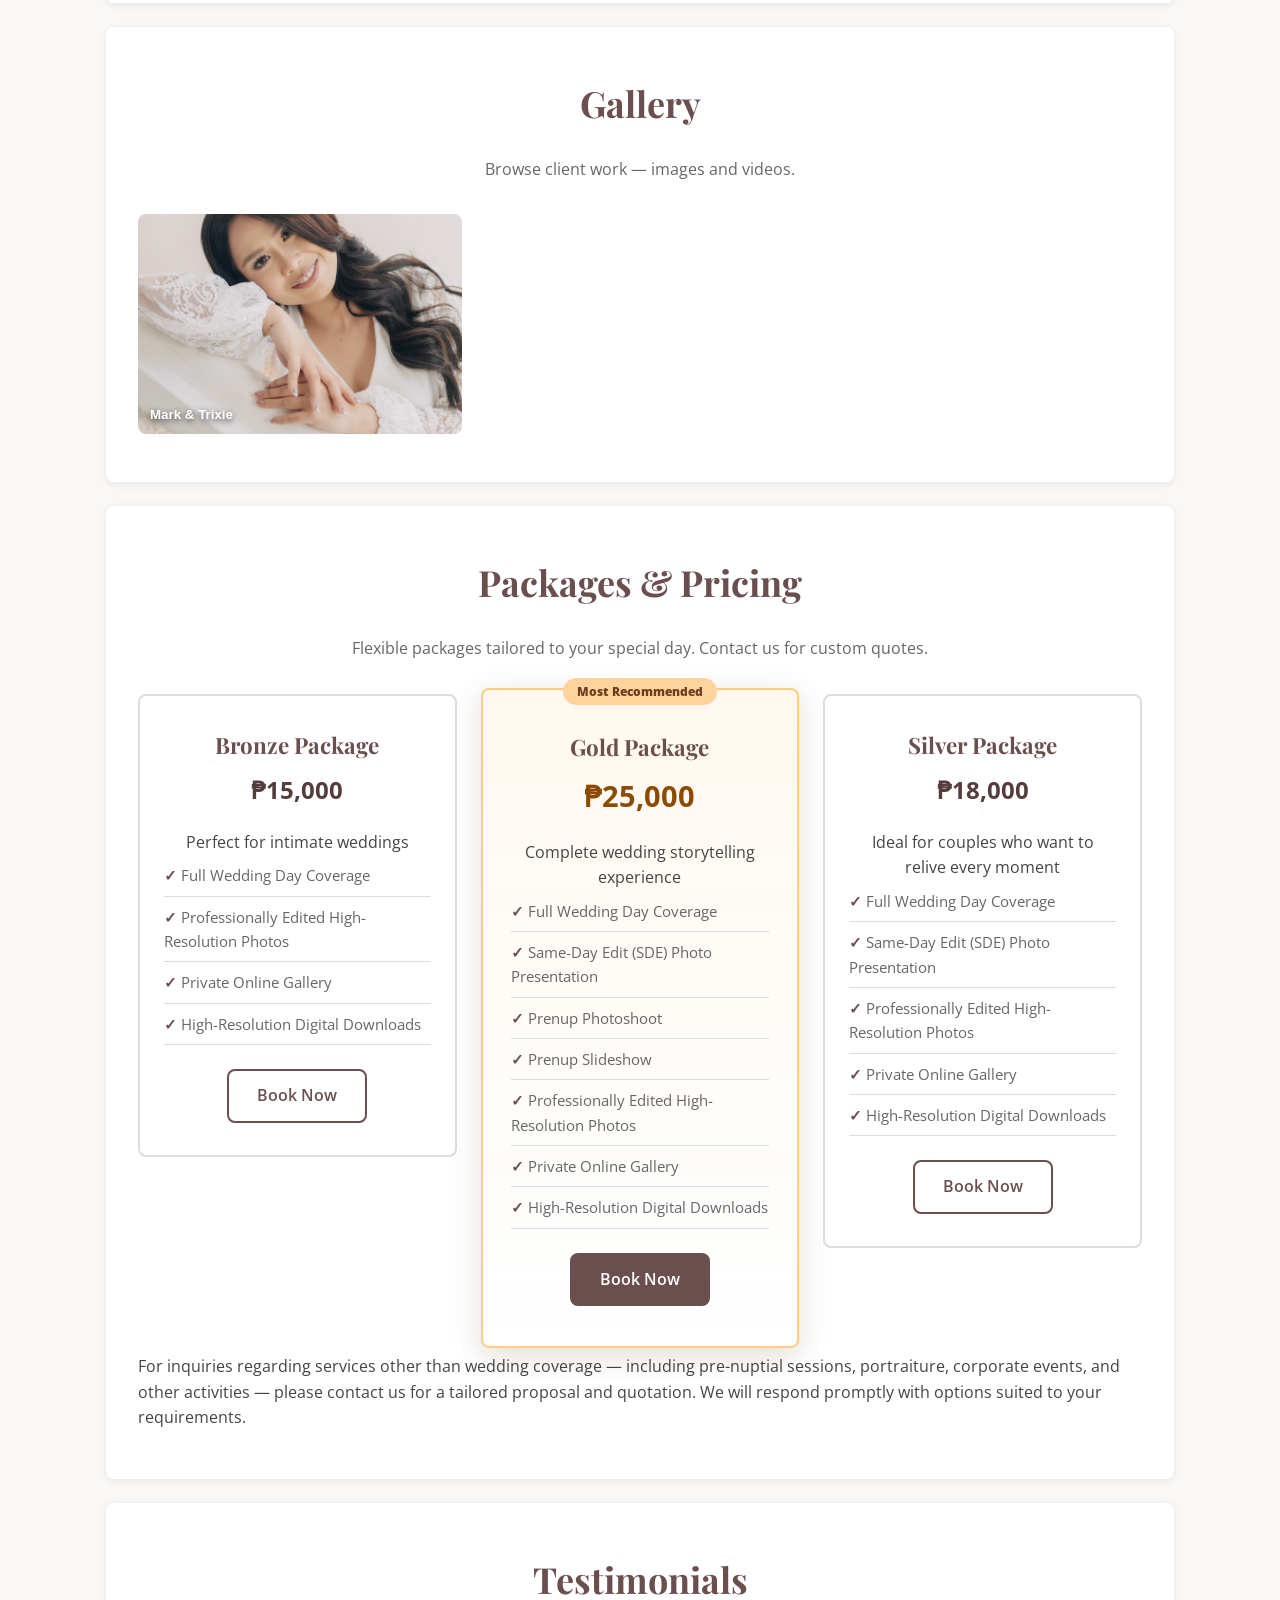
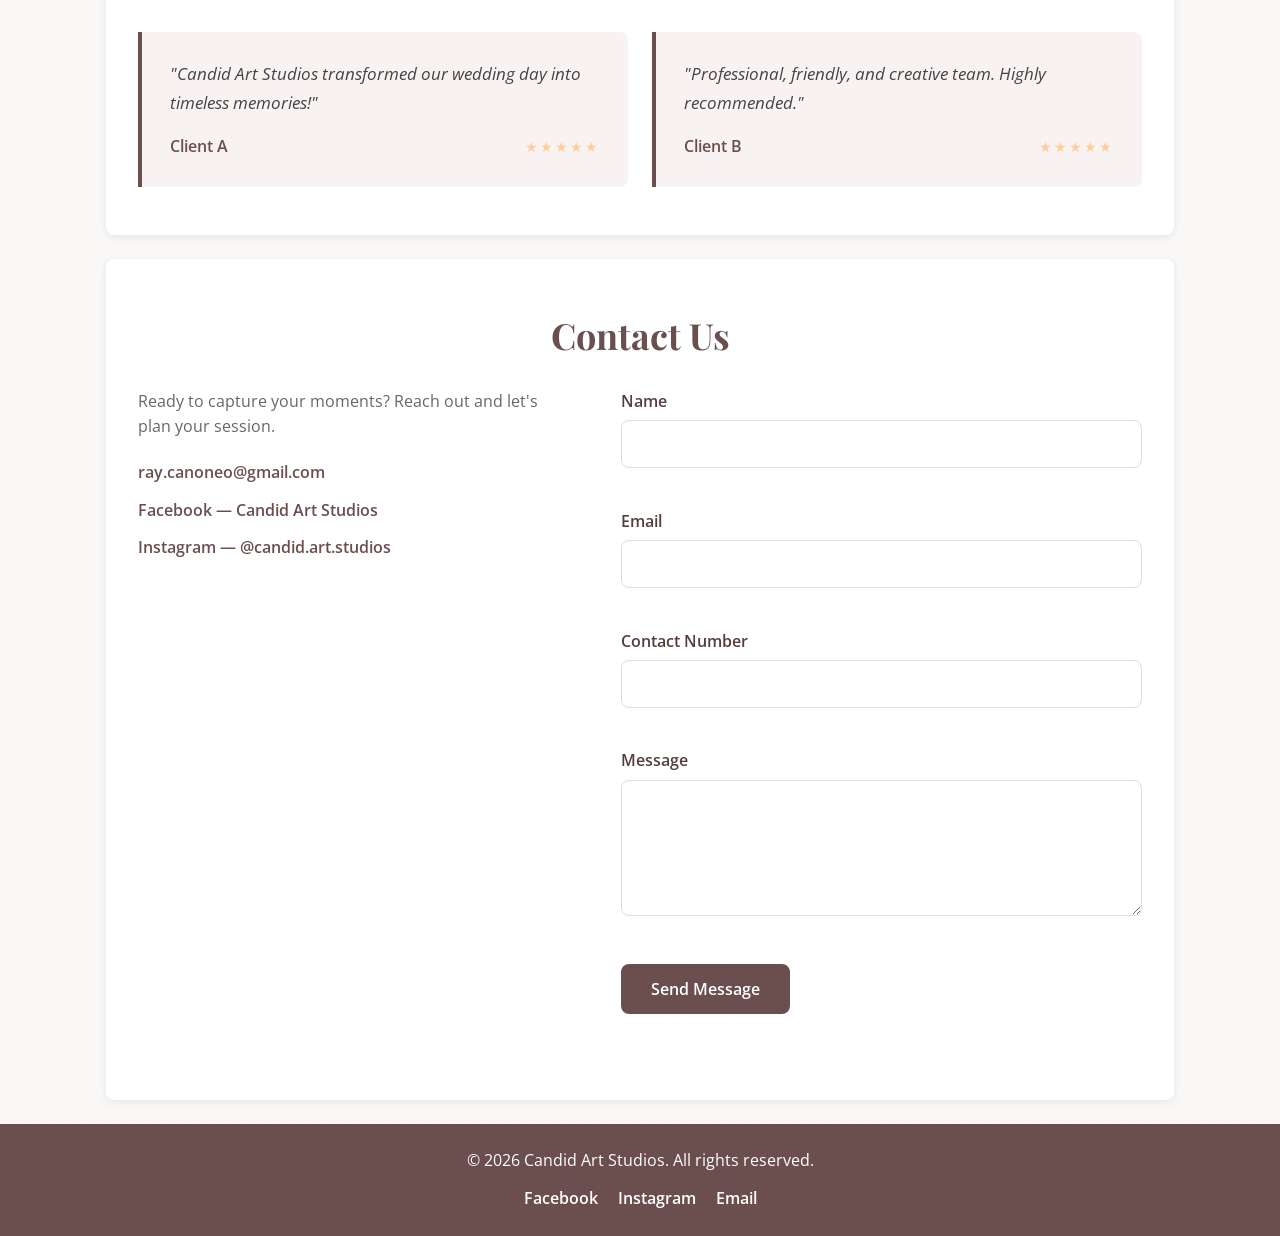
==== commit 6f9e10ca: "Finalize gallery system, optimize videos, and update homepage" ====
--- a/index.html
+++ b/index.html
@@ -42,7 +42,7 @@
       <ul class="nav-menu" id="nav-menu">
         <li><a href="#about">About Us</a></li>
         <li><a href="#services">Services</a></li>
-        <li><a href="#portfolio">Portfolio</a></li>
+        <li><a href="#gallery">Gallery</a></li>
         <li><a href="#pricing">Pricing</a></li>
         <li><a href="#testimonials">Testimonials</a></li>
         <li><a href="#contact">Contact</a></li>
@@ -87,25 +87,12 @@
       </div>
     </section>
 
-    <!-- Portfolio -->
-    <section id="portfolio" class="fade-in">
-      <h2>Portfolio</h2>
-      <p class="section-intro">Browse some of our favorite shoots.</p>
-      <div class="gallery" id="gallery">
-        <button class="gallery-item" type="button" data-index="0" aria-label="View sample shoot 1">
-          <img src="images/port1.jpg" alt="Sample wedding shoot" loading="lazy">
-        </button>
-        <button class="gallery-item" type="button" data-index="1" aria-label="View sample shoot 2">
-          <img src="images/port2.jpg" alt="Sample pre-nup shoot" loading="lazy">
-        </button>
-        <button class="gallery-item" type="button" data-index="2" aria-label="View sample shoot 3">
-          <img src="images/port3.jpg" alt="Sample event shoot" loading="lazy">
-        </button>
-
-        <!-- Mark & Trixie event gallery entry -->
-        <button class="gallery-item" type="button" data-gallery="mark-trixie" aria-label="Open Mark & Trixie gallery">
-          <img src="Mark & Trixie/Photos/SDE 4-58.jpg" alt="Mark & Trixie thumbnail" loading="lazy">
-        </button>
+    <!-- Gallery -->
+    <section id="gallery" class="fade-in">
+      <h2>Gallery</h2>
+      <p class="section-intro">Browse client work — images and videos.</p>
+      <div class="gallery" id="gallery-grid">
+        <!-- Client folders will be rendered here by script.js (client-first) -->
       </div>
     </section>
 
@@ -244,22 +231,32 @@
   </footer>
 
   <!-- Lightbox -->
-  <div class="lightbox" id="lightbox" role="dialog" aria-modal="true" aria-label="Portfolio image viewer" hidden>
+  <div class="lightbox" id="lightbox" role="dialog" aria-modal="true" aria-label="Gallery image viewer" hidden>
     <button class="lightbox-close" id="lightbox-close" type="button" aria-label="Close gallery">&times;</button>
     <button class="lightbox-prev" id="lightbox-prev" type="button" aria-label="Previous image">&#8249;</button>
     <button class="lightbox-next" id="lightbox-next" type="button" aria-label="Next image">&#8250;</button>
     <img class="lightbox-image" id="lightbox-image" src="" alt="">
   </div>
 
-  <!-- Portfolio modal for event galleries -->
-  <div id="portfolio-modal" class="portfolio-modal" aria-hidden="true" hidden>
-    <div class="portfolio-modal-inner">
-      <button class="portfolio-modal-close" id="portfolio-modal-close" aria-label="Close">&times;</button>
-      <h3 id="portfolio-modal-title">Gallery</h3>
-      <div id="portfolio-sections" class="portfolio-sections" role="tablist"></div>
-      <div id="portfolio-content" class="portfolio-content"></div>
-    </div>
+ <!-- Gallery modal for event galleries -->
+<div id="gallery-modal" class="gallery-modal" aria-hidden="true" hidden>
+  <div class="gallery-modal-inner">
+
+    <button class="gallery-modal-close" id="gallery-modal-close" aria-label="Close">
+      &times;
+    </button>
+
+    <h3 id="gallery-modal-title">Gallery</h3>
+
+    
+    <!-- Client folders -->
+    <div id="gallery-sections" class="gallery-sections" role="tablist"></div>
+
+    <!-- Gallery items -->
+    <div id="gallery-content" class="gallery-content"></div>
+
   </div>
+</div>
 
   <script src="script.js"></script>
 </body>
--- a/style.css
+++ b/style.css
@@ -116,9 +116,15 @@
   position: absolute;
   inset: 0;
   z-index: 0;
+  background-image: url('images/banner.jpg');
+  background-size: cover;
+  background-position: center;
+  background-repeat: no-repeat;
 }
 
 .hero-bg-image {
+  /* keep the inline img hidden since background-image provides the same decorative visual */
+  display: none;
   width: 100%;
   height: 100%;
   object-fit: cover;
@@ -721,15 +727,15 @@
 .lightbox {
   position: fixed;
   inset: 0;
-  z-index: 200;
+  z-index: 9999; /* ensure lightbox always sits above modals */
   background: rgba(0, 0, 0, 0.92);
   display: flex;
   align-items: center;
   justify-content: center;
 }
 
-/* ---- Portfolio modal ---- */
-.portfolio-modal {
+/* ---- Gallery modal ---- */
+.gallery-modal {
   position: fixed;
   inset: 0;
   background: rgba(0,0,0,0.6);
@@ -738,61 +744,152 @@
   justify-content: center;
   z-index: 220;
 }
-.portfolio-modal-inner {
+.gallery-modal[hidden] { display: none; }
+.gallery-modal-inner {
   width: min(1100px, 96%);
   max-height: 90vh;
-  overflow: auto;
+  overflow: auto; /* scrolls internally */
   background: var(--color-surface);
   padding: 20px;
   border-radius: 10px;
   box-shadow: var(--shadow-md);
   position: relative;
-}
-.portfolio-modal-close {
-  position: absolute;
+  display: flex;
+  flex-direction: column;
+}
+.gallery-modal-close {
+  /* make close button stick to the top of the modal viewport while scrolling */
+  position: sticky;
+  top: 12px;
   right: 12px;
-  top: 8px;
+  align-self: flex-end;
   background: none;
   border: none;
   font-size: 1.6rem;
   cursor: pointer;
-}
-.portfolio-sections {
+  z-index: 10;
+}
+.gallery-sections {
   display: flex;
   gap: 8px;
   margin: 12px 0 18px 0;
   flex-wrap: wrap;
 }
-.portfolio-sections button {
+.gallery-sections button {
   background: transparent;
   border: 1px solid var(--color-border);
   padding: 8px 12px;
   border-radius: 6px;
   cursor: pointer;
 }
-.portfolio-sections button.active {
+.gallery-sections button.active {
   background: var(--color-primary);
   color: #fff;
   border-color: var(--color-primary);
 }
-.portfolio-content {
+.gallery-content {
+  display: flex;
+  flex-direction: column;
+  gap: 12px;
+}
+.gallery-content img,
+.gallery-content video {
+  width: 100%;
+  height: auto;
+  object-fit: cover;
+  border-radius: 6px;
+}
+@media (max-width: 768px) {
+  .gallery-content img, .gallery-content video { height: auto }
+}
+@media (max-width: 420px) {
+  .gallery-content { grid-template-columns: 1fr; }
+}
+
+/* Client modal photo grid and load more */
+.gallery-client-photos {
+  /* CSS Grid based photo grid: responsive columns, equal spacing, natural flow */
   display: grid;
-  grid-template-columns: repeat(3, 1fr);
-  gap: 12px;
-}
-.portfolio-content img,
-.portfolio-content video {
+  grid-template-columns: repeat(auto-fill, minmax(160px, 1fr));
+  gap: 8px;
+  margin-top: 8px;
+}
+.masonry-item {
+  /* simple item wrapper for consistent spacing */
+  margin: 0;
+}
+.masonry-item img {
+  width: 100%;
+  height: 160px; /* uniform thumbnail height for balanced grid */
+  object-fit: cover;
+  border-radius: 6px;
+  cursor: pointer;
+  display: block;
+}
+
+@media (max-width: 1024px) {
+  .gallery-client-photos { grid-template-columns: repeat(2, 1fr); }
+  .masonry-item img { height: 140px; }
+}
+@media (max-width: 768px) {
+  .gallery-client-photos { grid-template-columns: repeat(2, 1fr); }
+  .masonry-item img { height: 120px; }
+}
+@media (max-width: 420px) {
+  .gallery-client-photos { grid-template-columns: 1fr; }
+  .masonry-item img { height: 160px; }
+}
+
+.load-more {
+  display: block;
+  margin: 12px auto 0 auto;
+  text-align: center;
+}
+.video-player {
+  margin-top: 12px;
+}
+.video-list {
+  display: flex;
+  flex-direction: column;
+  gap: 8px;
+  margin-top: 8px;
+}
+.video-item {
+  text-align: left;
+}
+
+/* Video thumbnail (click to load and play) */
+.video-thumb {
+  position: relative;
+  display: block;
   width: 100%;
   height: 200px;
-  object-fit: cover;
+  background-size: cover;
+  background-position: center;
   border-radius: 6px;
-}
+  border: 1px solid var(--color-border);
+  cursor: pointer;
+}
+.video-thumb::after {
+  content: '';
+  position: absolute;
+  left: 50%;
+  top: 50%;
+  transform: translate(-50%, -50%);
+  width: 64px;
+  height: 64px;
+  background: rgba(0,0,0,0.48);
+  -webkit-mask: url('data:image/svg+xml;utf8,<svg xmlns="http://www.w3.org/2000/svg" viewBox="0 0 24 24"><path fill="white" d="M8 5v14l11-7z"/></svg>') center / contain no-repeat;
+  mask: url('data:image/svg+xml;utf8,<svg xmlns="http://www.w3.org/2000/svg" viewBox="0 0 24 24"><path fill="white" d="M8 5v14l11-7z"/></svg>') center / contain no-repeat;
+  border-radius: 50%;
+}
+
+.video-thumb.loading {
+  opacity: 0.6;
+}
+
 @media (max-width: 768px) {
-  .portfolio-content { grid-template-columns: repeat(2, 1fr); }
-  .portfolio-content img, .portfolio-content video { height: 140px }
-}
-@media (max-width: 420px) {
-  .portfolio-content { grid-template-columns: 1fr; }
+  .video-thumb { height: 140px }
 }
 
 .lightbox[hidden] {
